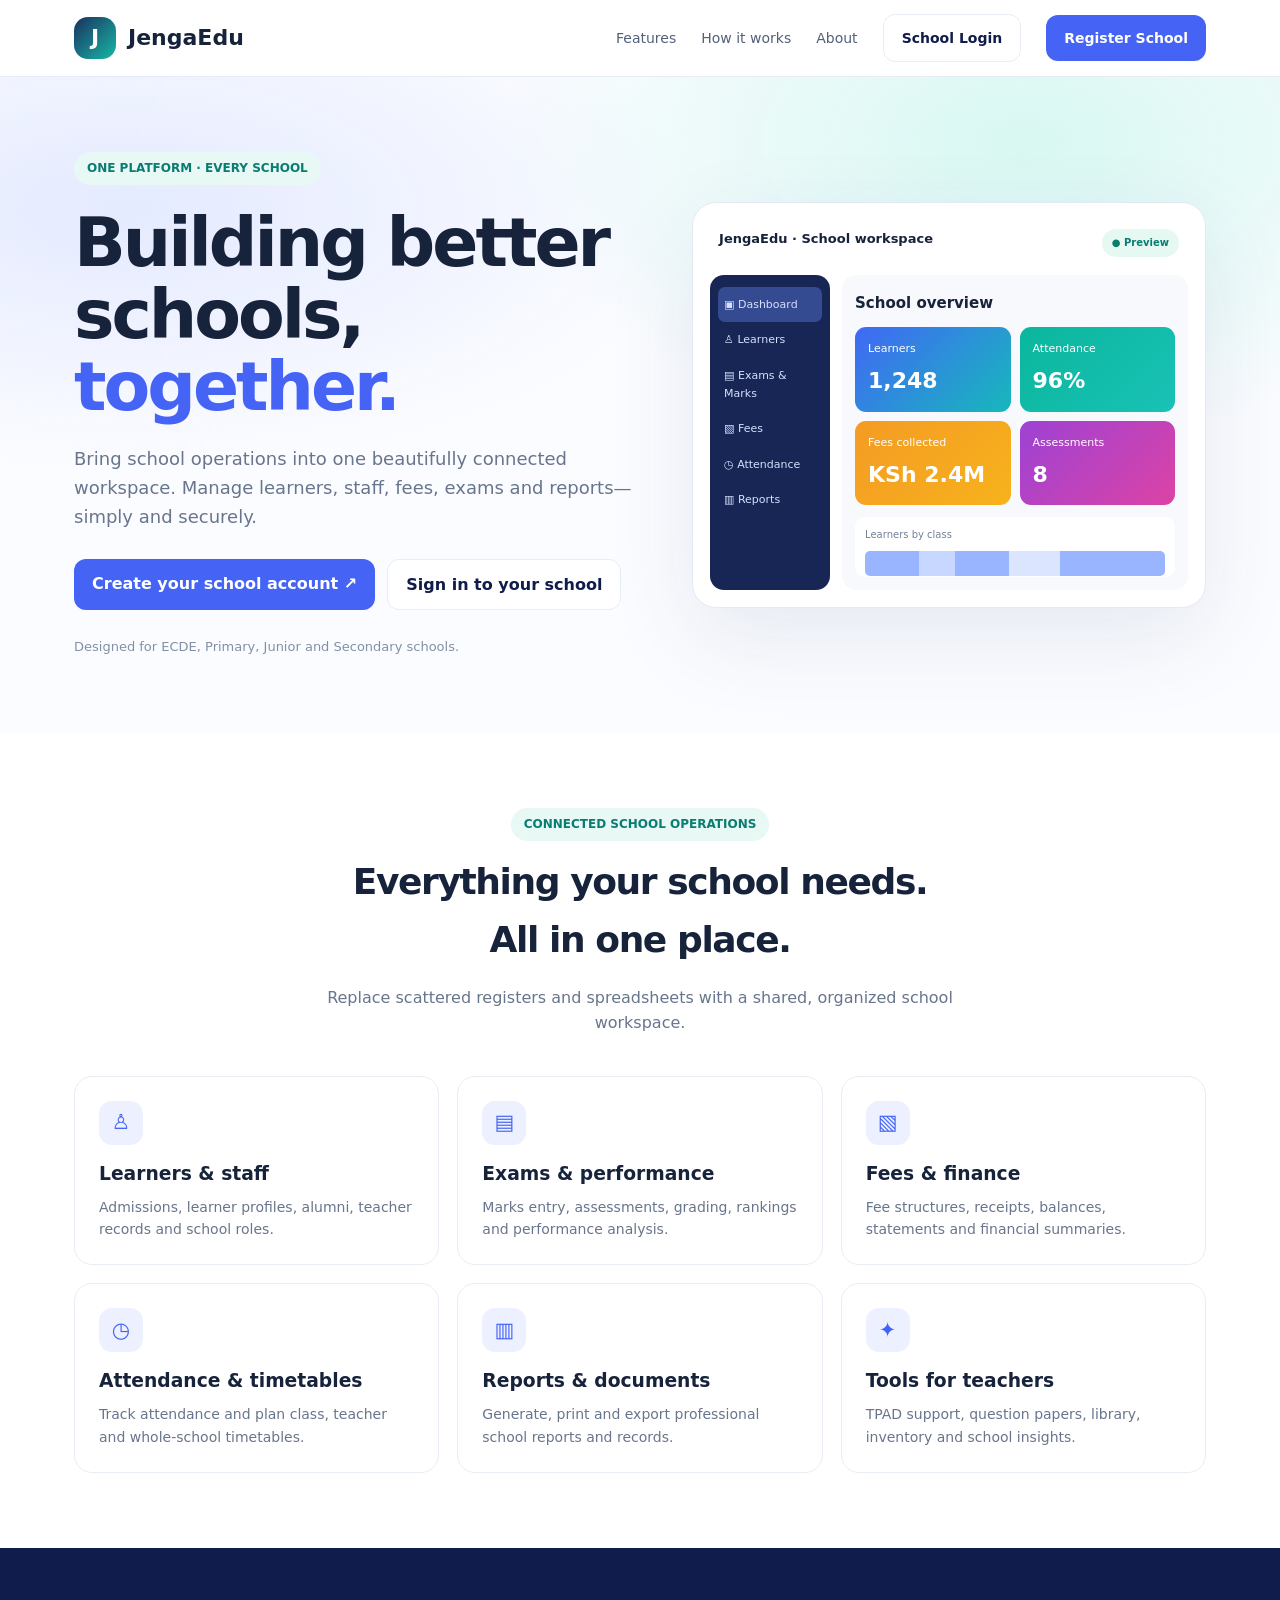
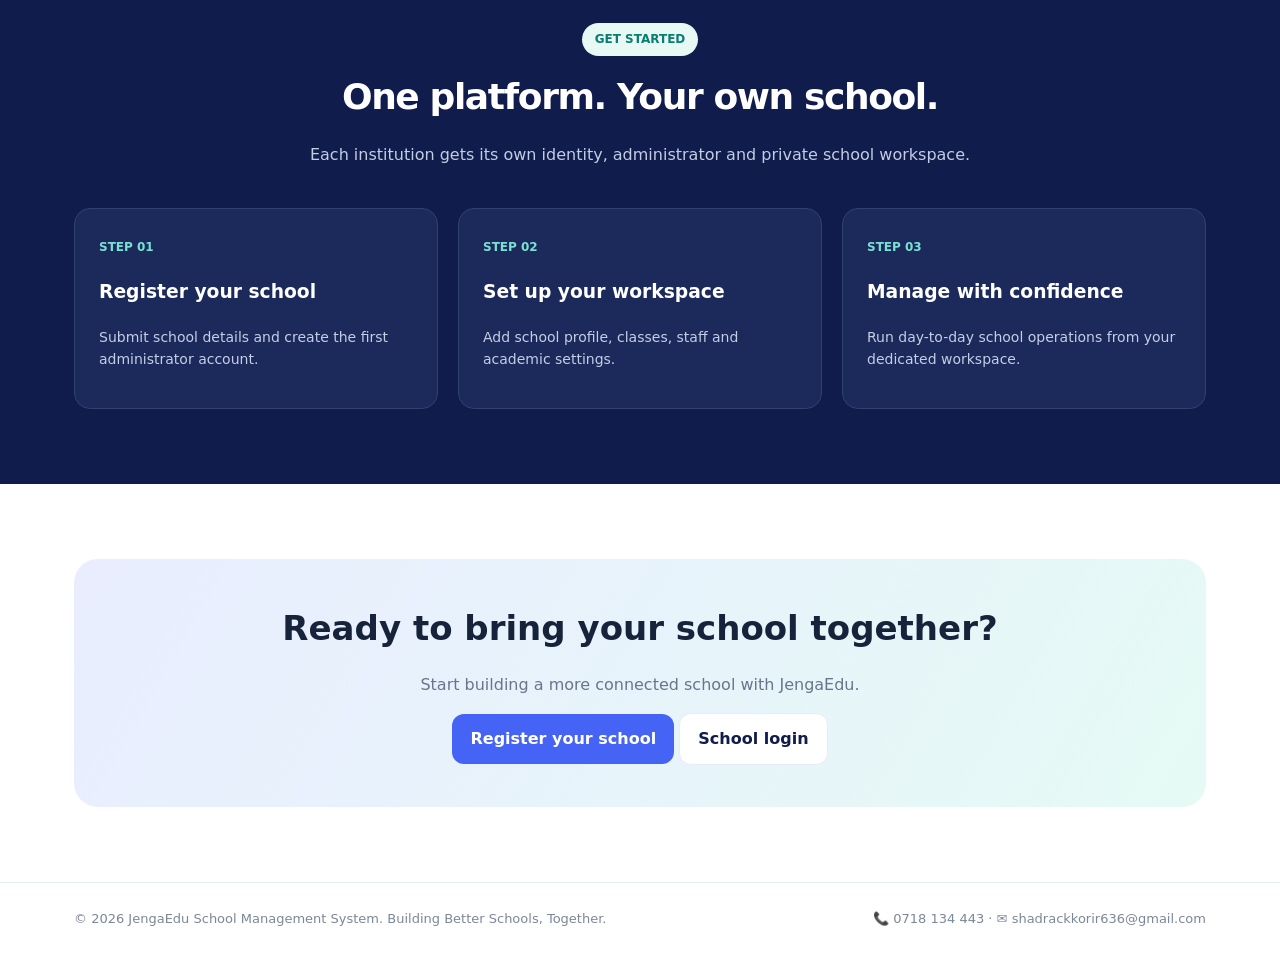
==== index.html @ d3eab18c "Add files via upload" ====
<!doctype html><html lang="en"><head><meta charset="utf-8"><meta name="viewport" content="width=device-width,initial-scale=1"><title>JengaEdu — Building Better Schools, Together</title><meta name="description" content="A connected school management platform for independent schools."><style>
:root{--navy:#101c4b;--blue:#4564f5;--teal:#16b8a6;--ink:#17233b;--muted:#68758c;--line:#e8edf5}*{box-sizing:border-box}body{margin:0;font:16px/1.6 Inter,system-ui,sans-serif;color:var(--ink)}a{text-decoration:none;color:inherit}.wrap{max-width:1180px;margin:auto;padding:0 24px}header{position:sticky;top:0;background:#ffffffed;backdrop-filter:blur(12px);border-bottom:1px solid var(--line);z-index:3}.nav{height:76px;display:flex;align-items:center;justify-content:space-between}.brand{display:flex;align-items:center;gap:12px;font-size:22px;font-weight:850}.mark{display:grid;place-items:center;width:42px;height:42px;border-radius:14px;color:white;background:linear-gradient(135deg,#1a315f,#16b8a6)}.links{display:flex;align-items:center;gap:25px;color:#536079;font-size:14px}.btn{display:inline-block;padding:12px 18px;border-radius:12px;background:var(--blue);color:white;font-weight:700}.btn.alt{background:white;color:var(--navy);border:1px solid var(--line)}.hero{padding:75px 0;background:radial-gradient(ellipse at 80% 10%,#d8f8f2,transparent 36%),radial-gradient(ellipse at 10% 20%,#e4eaff,transparent 35%),#fbfcff}.heroGrid{display:grid;grid-template-columns:1.05fr .95fr;gap:50px;align-items:center}.eyebrow{display:inline-block;background:#e8f8f5;color:#087d70;border-radius:99px;padding:7px 13px;font-weight:750;font-size:12px}.hero h1{font-size:clamp(42px,5.5vw,68px);line-height:1.06;letter-spacing:-3px;margin:22px 0}.hero h1 span{color:var(--blue)}.hero p{color:var(--muted);font-size:18px}.actions{display:flex;gap:12px;flex-wrap:wrap;margin:27px 0}.small{font-size:13px;color:#8290a5}.mock{border:1px solid #e4eaf4;background:white;border-radius:24px;padding:17px;box-shadow:0 30px 90px #223c7319}.mocktop{display:flex;justify-content:space-between;padding:9px 9px 18px;font-weight:700;font-size:13px}.status{background:#e6f8f2;color:#087d70;border-radius:99px;padding:6px 10px;font-size:10px}.mockbody{display:grid;grid-template-columns:120px 1fr;gap:12px}.side{background:#172654;border-radius:14px;padding:12px 8px;color:#d7e0ff;font-size:11px}.side div{padding:9px 6px}.side .active{background:#344a91;border-radius:7px}.main{background:#f7f9fd;border-radius:14px;padding:13px}.main h3{font-size:15px;margin:3px 0 12px}.tiles{display:grid;grid-template-columns:1fr 1fr;gap:9px}.tile{padding:13px;border-radius:11px;color:white;font-size:11px;background:linear-gradient(135deg,#4168f5,#17b8bc)}.tile:nth-child(2){background:linear-gradient(135deg,#0bb69d,#19c2b6)}.tile:nth-child(3){background:linear-gradient(135deg,#f49b24,#f7b21c)}.tile:nth-child(4){background:linear-gradient(135deg,#9d42d5,#dc43a4)}.tile b{display:block;font-size:22px;margin-top:6px}section{padding:75px 0}.center{text-align:center;max-width:720px;margin:0 auto 40px}.center h2{font-size:36px;letter-spacing:-1.4px;margin:12px 0}.center p{color:var(--muted)}.features{display:grid;grid-template-columns:repeat(3,1fr);gap:18px}.feature{border:1px solid var(--line);border-radius:18px;padding:24px}.ico{width:44px;height:44px;border-radius:13px;background:#edf1ff;color:#4564f5;display:grid;place-items:center;font-size:21px}.feature h3{margin:14px 0 7px}.feature p{color:var(--muted);font-size:14px;margin:0}.band{background:#101c4b;color:white}.band .center p{color:#c3cde4}.steps{display:grid;grid-template-columns:repeat(3,1fr);gap:20px}.step{background:#1b2a5b;border:1px solid #304071;border-radius:16px;padding:24px}.num{font-size:12px;color:#79e0d2;font-weight:800}.step p{color:#c4cee6;font-size:14px}.cta{background:linear-gradient(120deg,#e9edff,#e5faf5);border-radius:24px;padding:42px;text-align:center}.cta h2{font-size:34px;margin:0}.cta p{color:var(--muted)}footer{padding:26px 0;border-top:1px solid var(--line);font-size:13px;color:#7b879a}.foot{display:flex;justify-content:space-between;gap:15px;flex-wrap:wrap}@media(max-width:850px){.links a:not(.btn){display:none}.heroGrid{grid-template-columns:1fr}.features{grid-template-columns:1fr 1fr}.steps{grid-template-columns:1fr}}@media(max-width:520px){.features{grid-template-columns:1fr}.mockbody{grid-template-columns:90px 1fr}.hero h1{letter-spacing:-2px}.center h2,.cta h2{font-size:29px}}
</style></head><body><header><div class="wrap nav"><a class="brand" href="#"><span class="mark">J</span>JengaEdu</a><nav class="links"><a href="#features">Features</a><a href="#how">How it works</a><a href="#about">About</a><a class="btn alt" href="workspace.html">School Login</a><a class="btn" href="register.html">Register School</a></nav></div></header>
<section class="hero"><div class="wrap heroGrid"><div><span class="eyebrow">ONE PLATFORM · EVERY SCHOOL</span><h1>Building better schools,<br><span>together.</span></h1><p>Bring school operations into one beautifully connected workspace. Manage learners, staff, fees, exams and reports—simply and securely.</p><div class="actions"><a class="btn" href="register.html">Create your school account ↗</a><a class="btn alt" href="workspace.html">Sign in to your school</a></div><div class="small">Designed for ECDE, Primary, Junior and Secondary schools.</div></div><div class="mock"><div class="mocktop"><span>JengaEdu · School workspace</span><span class="status">● Preview</span></div><div class="mockbody"><aside class="side"><div class="active">▣ Dashboard</div><div>♙ Learners</div><div>▤ Exams & Marks</div><div>▧ Fees</div><div>◷ Attendance</div><div>▥ Reports</div></aside><div class="main"><h3>School overview</h3><div class="tiles"><div class="tile">Learners<b>1,248</b></div><div class="tile">Attendance<b>96%</b></div><div class="tile">Fees collected<b>KSh 2.4M</b></div><div class="tile">Assessments<b>8</b></div></div><div style="height:60px;background:white;border-radius:10px;margin-top:12px;padding:10px;color:#718098;font-size:10px">Learners by class<div style="height:25px;margin-top:8px;background:linear-gradient(90deg,#9ab5ff 18%,#c7d7ff 18% 30%,#9ab5ff 30% 48%,#dce5ff 48% 65%,#9ab5ff 65%);border-radius:5px"></div></div></div></div></div></div></section>
<section id="features"><div class="wrap"><div class="center"><span class="eyebrow">CONNECTED SCHOOL OPERATIONS</span><h2>Everything your school needs.<br>All in one place.</h2><p>Replace scattered registers and spreadsheets with a shared, organized school workspace.</p></div><div class="features"><div class="feature"><div class="ico">♙</div><h3>Learners & staff</h3><p>Admissions, learner profiles, alumni, teacher records and school roles.</p></div><div class="feature"><div class="ico">▤</div><h3>Exams & performance</h3><p>Marks entry, assessments, grading, rankings and performance analysis.</p></div><div class="feature"><div class="ico">▧</div><h3>Fees & finance</h3><p>Fee structures, receipts, balances, statements and financial summaries.</p></div><div class="feature"><div class="ico">◷</div><h3>Attendance & timetables</h3><p>Track attendance and plan class, teacher and whole-school timetables.</p></div><div class="feature"><div class="ico">▥</div><h3>Reports & documents</h3><p>Generate, print and export professional school reports and records.</p></div><div class="feature"><div class="ico">✦</div><h3>Tools for teachers</h3><p>TPAD support, question papers, library, inventory and school insights.</p></div></div></div></section>
<section class="band" id="how"><div class="wrap"><div class="center"><span class="eyebrow">GET STARTED</span><h2>One platform. Your own school.</h2><p>Each institution gets its own identity, administrator and private school workspace.</p></div><div class="steps"><div class="step"><span class="num">STEP 01</span><h3>Register your school</h3><p>Submit school details and create the first administrator account.</p></div><div class="step"><span class="num">STEP 02</span><h3>Set up your workspace</h3><p>Add school profile, classes, staff and academic settings.</p></div><div class="step"><span class="num">STEP 03</span><h3>Manage with confidence</h3><p>Run day-to-day school operations from your dedicated workspace.</p></div></div></div></section><section id="about"><div class="wrap"><div class="cta"><h2>Ready to bring your school together?</h2><p>Start building a more connected school with JengaEdu.</p><a class="btn" href="register.html">Register your school</a> <a class="btn alt" href="workspace.html">School login</a></div></div></section><footer><div class="wrap foot"><span>© 2026 JengaEdu School Management System. Building Better Schools, Together.</span><span>📞 0718 134 443 · ✉️ shadrackkorir636@gmail.com</span></div></footer></body></html>
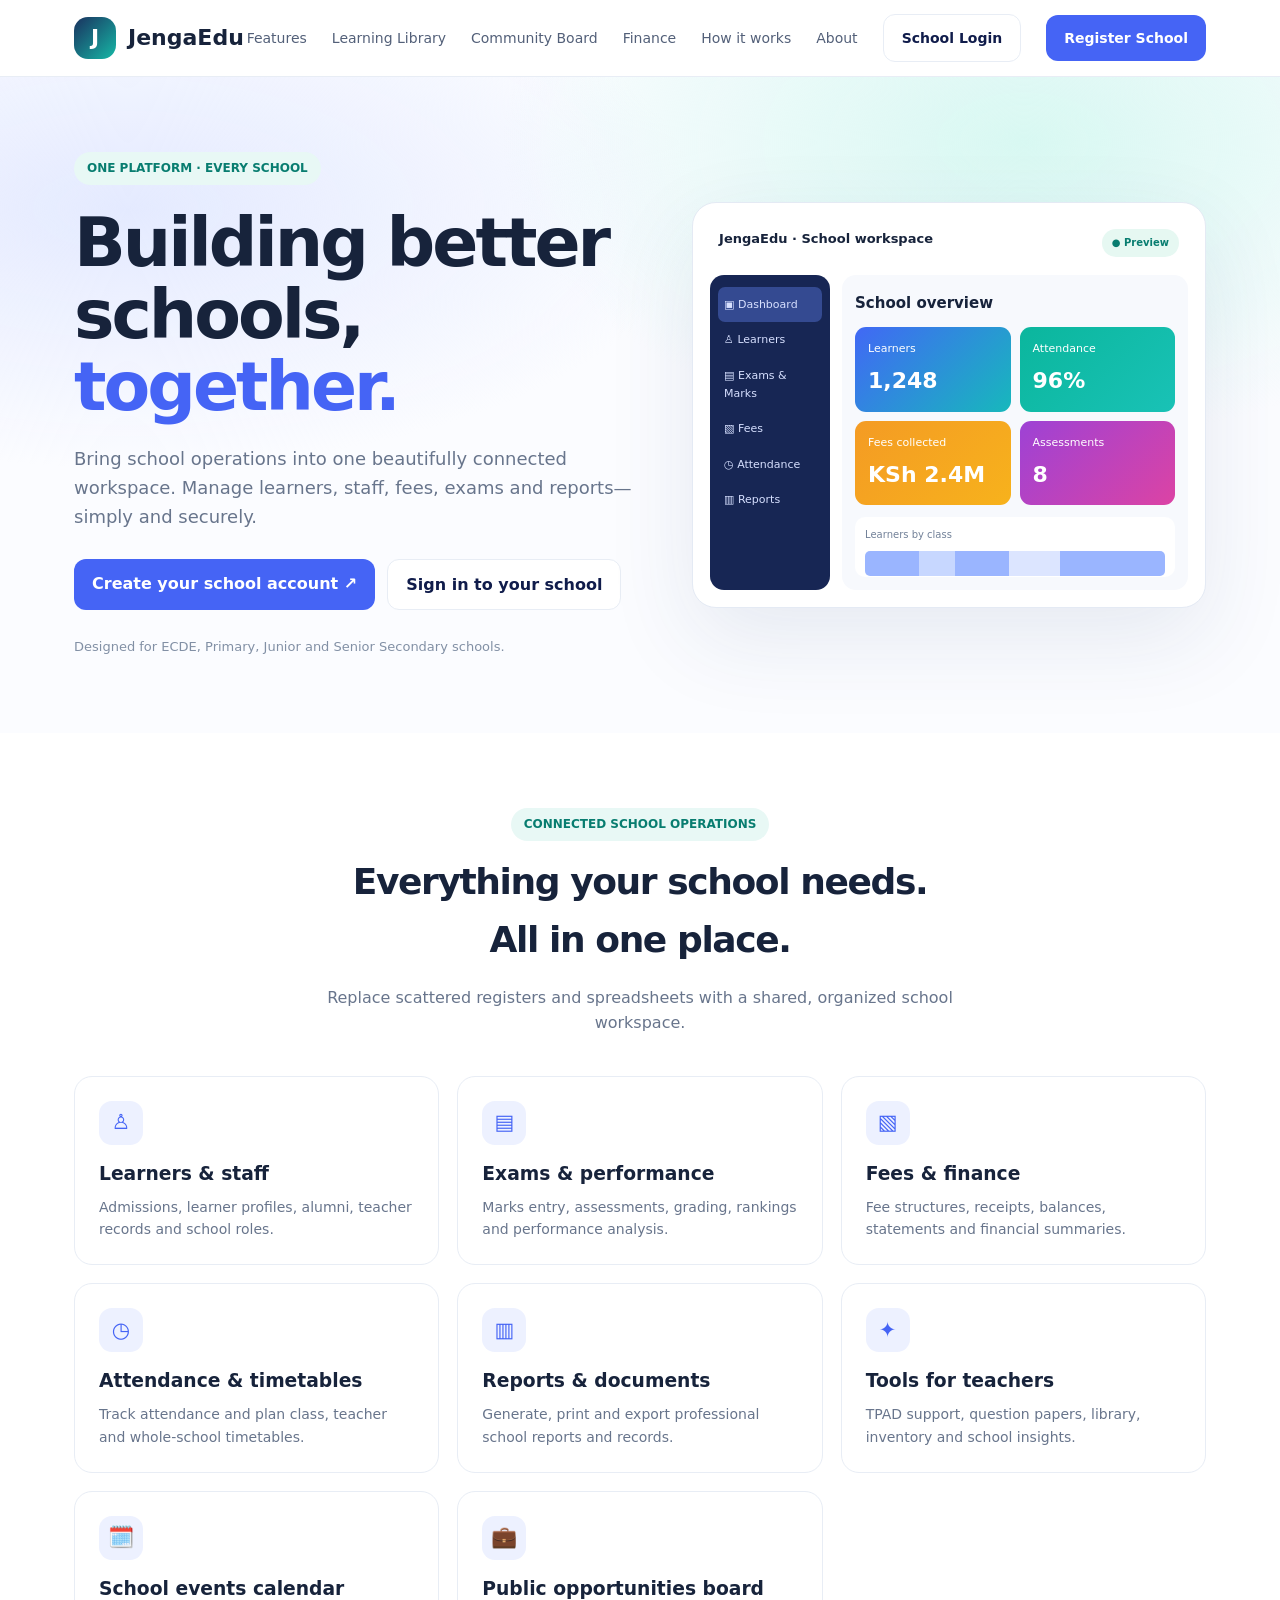
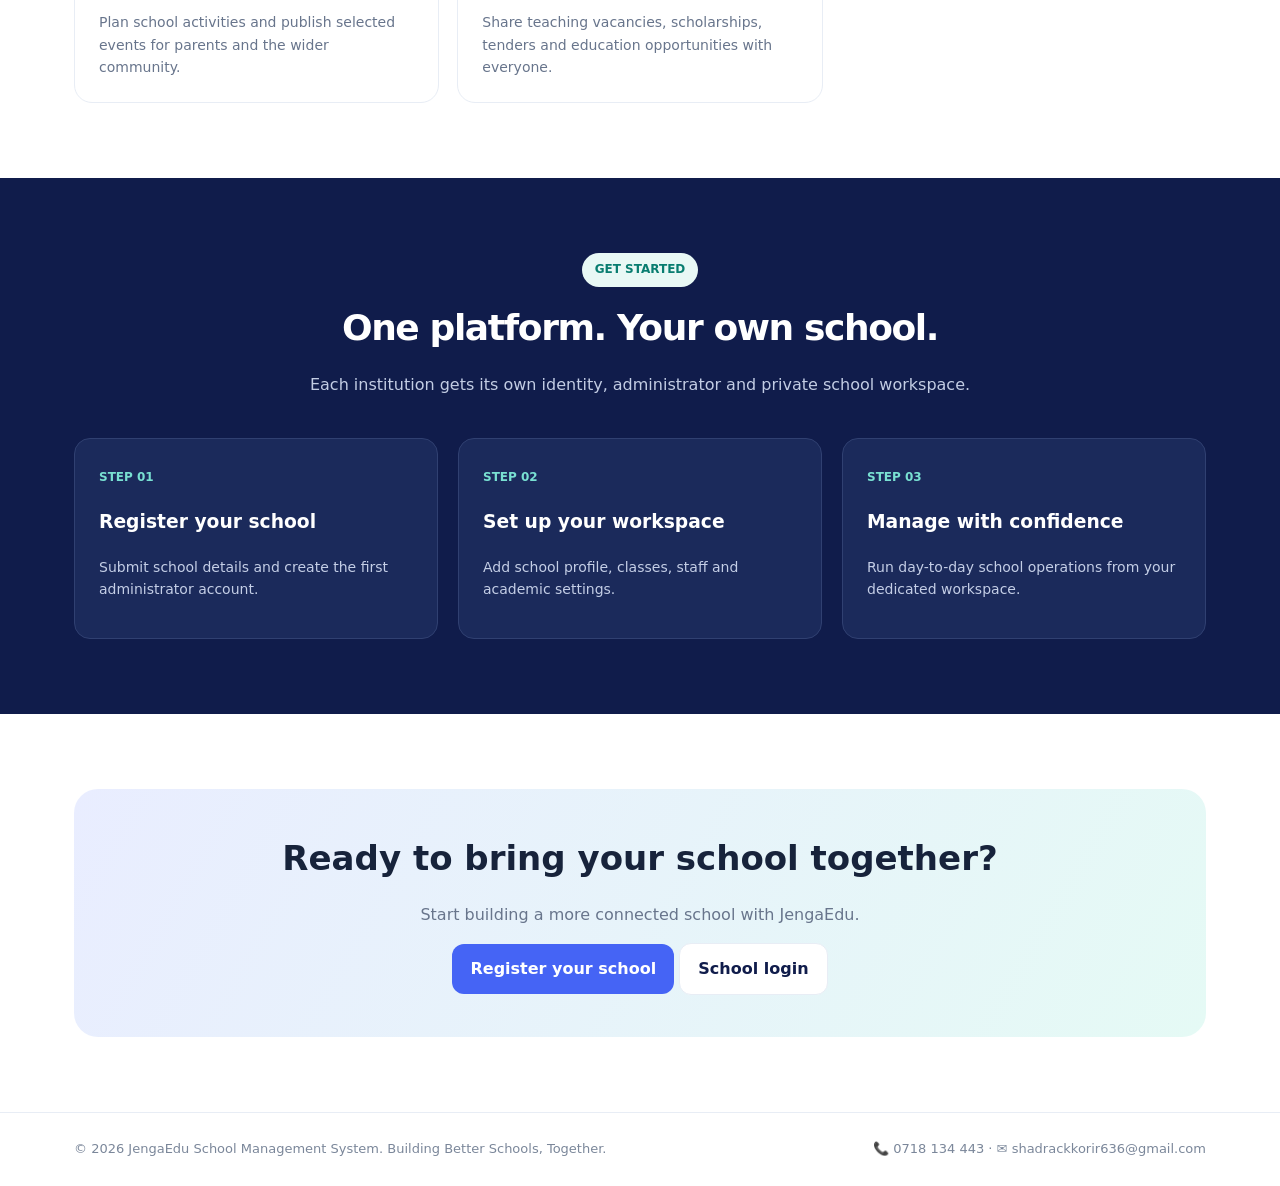
==== commit 3bb5c94b: "Add files via upload" ====
--- a/index.html
+++ b/index.html
@@ -1,6 +1,6 @@
 <!doctype html><html lang="en"><head><meta charset="utf-8"><meta name="viewport" content="width=device-width,initial-scale=1"><title>JengaEdu — Building Better Schools, Together</title><meta name="description" content="A connected school management platform for independent schools."><style>
 :root{--navy:#101c4b;--blue:#4564f5;--teal:#16b8a6;--ink:#17233b;--muted:#68758c;--line:#e8edf5}*{box-sizing:border-box}body{margin:0;font:16px/1.6 Inter,system-ui,sans-serif;color:var(--ink)}a{text-decoration:none;color:inherit}.wrap{max-width:1180px;margin:auto;padding:0 24px}header{position:sticky;top:0;background:#ffffffed;backdrop-filter:blur(12px);border-bottom:1px solid var(--line);z-index:3}.nav{height:76px;display:flex;align-items:center;justify-content:space-between}.brand{display:flex;align-items:center;gap:12px;font-size:22px;font-weight:850}.mark{display:grid;place-items:center;width:42px;height:42px;border-radius:14px;color:white;background:linear-gradient(135deg,#1a315f,#16b8a6)}.links{display:flex;align-items:center;gap:25px;color:#536079;font-size:14px}.btn{display:inline-block;padding:12px 18px;border-radius:12px;background:var(--blue);color:white;font-weight:700}.btn.alt{background:white;color:var(--navy);border:1px solid var(--line)}.hero{padding:75px 0;background:radial-gradient(ellipse at 80% 10%,#d8f8f2,transparent 36%),radial-gradient(ellipse at 10% 20%,#e4eaff,transparent 35%),#fbfcff}.heroGrid{display:grid;grid-template-columns:1.05fr .95fr;gap:50px;align-items:center}.eyebrow{display:inline-block;background:#e8f8f5;color:#087d70;border-radius:99px;padding:7px 13px;font-weight:750;font-size:12px}.hero h1{font-size:clamp(42px,5.5vw,68px);line-height:1.06;letter-spacing:-3px;margin:22px 0}.hero h1 span{color:var(--blue)}.hero p{color:var(--muted);font-size:18px}.actions{display:flex;gap:12px;flex-wrap:wrap;margin:27px 0}.small{font-size:13px;color:#8290a5}.mock{border:1px solid #e4eaf4;background:white;border-radius:24px;padding:17px;box-shadow:0 30px 90px #223c7319}.mocktop{display:flex;justify-content:space-between;padding:9px 9px 18px;font-weight:700;font-size:13px}.status{background:#e6f8f2;color:#087d70;border-radius:99px;padding:6px 10px;font-size:10px}.mockbody{display:grid;grid-template-columns:120px 1fr;gap:12px}.side{background:#172654;border-radius:14px;padding:12px 8px;color:#d7e0ff;font-size:11px}.side div{padding:9px 6px}.side .active{background:#344a91;border-radius:7px}.main{background:#f7f9fd;border-radius:14px;padding:13px}.main h3{font-size:15px;margin:3px 0 12px}.tiles{display:grid;grid-template-columns:1fr 1fr;gap:9px}.tile{padding:13px;border-radius:11px;color:white;font-size:11px;background:linear-gradient(135deg,#4168f5,#17b8bc)}.tile:nth-child(2){background:linear-gradient(135deg,#0bb69d,#19c2b6)}.tile:nth-child(3){background:linear-gradient(135deg,#f49b24,#f7b21c)}.tile:nth-child(4){background:linear-gradient(135deg,#9d42d5,#dc43a4)}.tile b{display:block;font-size:22px;margin-top:6px}section{padding:75px 0}.center{text-align:center;max-width:720px;margin:0 auto 40px}.center h2{font-size:36px;letter-spacing:-1.4px;margin:12px 0}.center p{color:var(--muted)}.features{display:grid;grid-template-columns:repeat(3,1fr);gap:18px}.feature{border:1px solid var(--line);border-radius:18px;padding:24px}.ico{width:44px;height:44px;border-radius:13px;background:#edf1ff;color:#4564f5;display:grid;place-items:center;font-size:21px}.feature h3{margin:14px 0 7px}.feature p{color:var(--muted);font-size:14px;margin:0}.band{background:#101c4b;color:white}.band .center p{color:#c3cde4}.steps{display:grid;grid-template-columns:repeat(3,1fr);gap:20px}.step{background:#1b2a5b;border:1px solid #304071;border-radius:16px;padding:24px}.num{font-size:12px;color:#79e0d2;font-weight:800}.step p{color:#c4cee6;font-size:14px}.cta{background:linear-gradient(120deg,#e9edff,#e5faf5);border-radius:24px;padding:42px;text-align:center}.cta h2{font-size:34px;margin:0}.cta p{color:var(--muted)}footer{padding:26px 0;border-top:1px solid var(--line);font-size:13px;color:#7b879a}.foot{display:flex;justify-content:space-between;gap:15px;flex-wrap:wrap}@media(max-width:850px){.links a:not(.btn){display:none}.heroGrid{grid-template-columns:1fr}.features{grid-template-columns:1fr 1fr}.steps{grid-template-columns:1fr}}@media(max-width:520px){.features{grid-template-columns:1fr}.mockbody{grid-template-columns:90px 1fr}.hero h1{letter-spacing:-2px}.center h2,.cta h2{font-size:29px}}
-</style></head><body><header><div class="wrap nav"><a class="brand" href="#"><span class="mark">J</span>JengaEdu</a><nav class="links"><a href="#features">Features</a><a href="#how">How it works</a><a href="#about">About</a><a class="btn alt" href="workspace.html">School Login</a><a class="btn" href="register.html">Register School</a></nav></div></header>
-<section class="hero"><div class="wrap heroGrid"><div><span class="eyebrow">ONE PLATFORM · EVERY SCHOOL</span><h1>Building better schools,<br><span>together.</span></h1><p>Bring school operations into one beautifully connected workspace. Manage learners, staff, fees, exams and reports—simply and securely.</p><div class="actions"><a class="btn" href="register.html">Create your school account ↗</a><a class="btn alt" href="workspace.html">Sign in to your school</a></div><div class="small">Designed for ECDE, Primary, Junior and Secondary schools.</div></div><div class="mock"><div class="mocktop"><span>JengaEdu · School workspace</span><span class="status">● Preview</span></div><div class="mockbody"><aside class="side"><div class="active">▣ Dashboard</div><div>♙ Learners</div><div>▤ Exams & Marks</div><div>▧ Fees</div><div>◷ Attendance</div><div>▥ Reports</div></aside><div class="main"><h3>School overview</h3><div class="tiles"><div class="tile">Learners<b>1,248</b></div><div class="tile">Attendance<b>96%</b></div><div class="tile">Fees collected<b>KSh 2.4M</b></div><div class="tile">Assessments<b>8</b></div></div><div style="height:60px;background:white;border-radius:10px;margin-top:12px;padding:10px;color:#718098;font-size:10px">Learners by class<div style="height:25px;margin-top:8px;background:linear-gradient(90deg,#9ab5ff 18%,#c7d7ff 18% 30%,#9ab5ff 30% 48%,#dce5ff 48% 65%,#9ab5ff 65%);border-radius:5px"></div></div></div></div></div></div></section>
-<section id="features"><div class="wrap"><div class="center"><span class="eyebrow">CONNECTED SCHOOL OPERATIONS</span><h2>Everything your school needs.<br>All in one place.</h2><p>Replace scattered registers and spreadsheets with a shared, organized school workspace.</p></div><div class="features"><div class="feature"><div class="ico">♙</div><h3>Learners & staff</h3><p>Admissions, learner profiles, alumni, teacher records and school roles.</p></div><div class="feature"><div class="ico">▤</div><h3>Exams & performance</h3><p>Marks entry, assessments, grading, rankings and performance analysis.</p></div><div class="feature"><div class="ico">▧</div><h3>Fees & finance</h3><p>Fee structures, receipts, balances, statements and financial summaries.</p></div><div class="feature"><div class="ico">◷</div><h3>Attendance & timetables</h3><p>Track attendance and plan class, teacher and whole-school timetables.</p></div><div class="feature"><div class="ico">▥</div><h3>Reports & documents</h3><p>Generate, print and export professional school reports and records.</p></div><div class="feature"><div class="ico">✦</div><h3>Tools for teachers</h3><p>TPAD support, question papers, library, inventory and school insights.</p></div></div></div></section>
+</style></head><body><header><div class="wrap nav"><a class="brand" href="#"><span class="mark">J</span>JengaEdu</a><nav class="links"><a href="#features">Features</a><a href="public-library/">Learning Library</a><a href="community/">Community Board</a><a href="finance/">Finance</a><a href="#how">How it works</a><a href="#about">About</a><a class="btn alt" href="workspace.html">School Login</a><a class="btn" href="register.html">Register School</a></nav></div></header>
+<section class="hero"><div class="wrap heroGrid"><div><span class="eyebrow">ONE PLATFORM · EVERY SCHOOL</span><h1>Building better schools,<br><span>together.</span></h1><p>Bring school operations into one beautifully connected workspace. Manage learners, staff, fees, exams and reports—simply and securely.</p><div class="actions"><a class="btn" href="register.html">Create your school account ↗</a><a class="btn alt" href="workspace.html">Sign in to your school</a></div><div class="small">Designed for ECDE, Primary, Junior and Senior Secondary schools.</div></div><div class="mock"><div class="mocktop"><span>JengaEdu · School workspace</span><span class="status">● Preview</span></div><div class="mockbody"><aside class="side"><div class="active">▣ Dashboard</div><div>♙ Learners</div><div>▤ Exams & Marks</div><div>▧ Fees</div><div>◷ Attendance</div><div>▥ Reports</div></aside><div class="main"><h3>School overview</h3><div class="tiles"><div class="tile">Learners<b>1,248</b></div><div class="tile">Attendance<b>96%</b></div><div class="tile">Fees collected<b>KSh 2.4M</b></div><div class="tile">Assessments<b>8</b></div></div><div style="height:60px;background:white;border-radius:10px;margin-top:12px;padding:10px;color:#718098;font-size:10px">Learners by class<div style="height:25px;margin-top:8px;background:linear-gradient(90deg,#9ab5ff 18%,#c7d7ff 18% 30%,#9ab5ff 30% 48%,#dce5ff 48% 65%,#9ab5ff 65%);border-radius:5px"></div></div></div></div></div></div></section>
+<section id="features"><div class="wrap"><div class="center"><span class="eyebrow">CONNECTED SCHOOL OPERATIONS</span><h2>Everything your school needs.<br>All in one place.</h2><p>Replace scattered registers and spreadsheets with a shared, organized school workspace.</p></div><div class="features"><div class="feature"><div class="ico">♙</div><h3>Learners & staff</h3><p>Admissions, learner profiles, alumni, teacher records and school roles.</p></div><div class="feature"><div class="ico">▤</div><h3>Exams & performance</h3><p>Marks entry, assessments, grading, rankings and performance analysis.</p></div><div class="feature"><div class="ico">▧</div><h3>Fees & finance</h3><p>Fee structures, receipts, balances, statements and financial summaries.</p></div><div class="feature"><div class="ico">◷</div><h3>Attendance & timetables</h3><p>Track attendance and plan class, teacher and whole-school timetables.</p></div><div class="feature"><div class="ico">▥</div><h3>Reports & documents</h3><p>Generate, print and export professional school reports and records.</p></div><div class="feature"><div class="ico">✦</div><h3>Tools for teachers</h3><p>TPAD support, question papers, library, inventory and school insights.</p></div><div class="feature"><div class="ico">🗓️</div><h3>School events calendar</h3><p>Plan school activities and publish selected events for parents and the wider community.</p></div><div class="feature"><div class="ico">💼</div><h3>Public opportunities board</h3><p>Share teaching vacancies, scholarships, tenders and education opportunities with everyone.</p></div></div></div></section>
 <section class="band" id="how"><div class="wrap"><div class="center"><span class="eyebrow">GET STARTED</span><h2>One platform. Your own school.</h2><p>Each institution gets its own identity, administrator and private school workspace.</p></div><div class="steps"><div class="step"><span class="num">STEP 01</span><h3>Register your school</h3><p>Submit school details and create the first administrator account.</p></div><div class="step"><span class="num">STEP 02</span><h3>Set up your workspace</h3><p>Add school profile, classes, staff and academic settings.</p></div><div class="step"><span class="num">STEP 03</span><h3>Manage with confidence</h3><p>Run day-to-day school operations from your dedicated workspace.</p></div></div></div></section><section id="about"><div class="wrap"><div class="cta"><h2>Ready to bring your school together?</h2><p>Start building a more connected school with JengaEdu.</p><a class="btn" href="register.html">Register your school</a> <a class="btn alt" href="workspace.html">School login</a></div></div></section><footer><div class="wrap foot"><span>© 2026 JengaEdu School Management System. Building Better Schools, Together.</span><span>📞 0718 134 443 · ✉️ shadrackkorir636@gmail.com</span></div></footer></body></html>
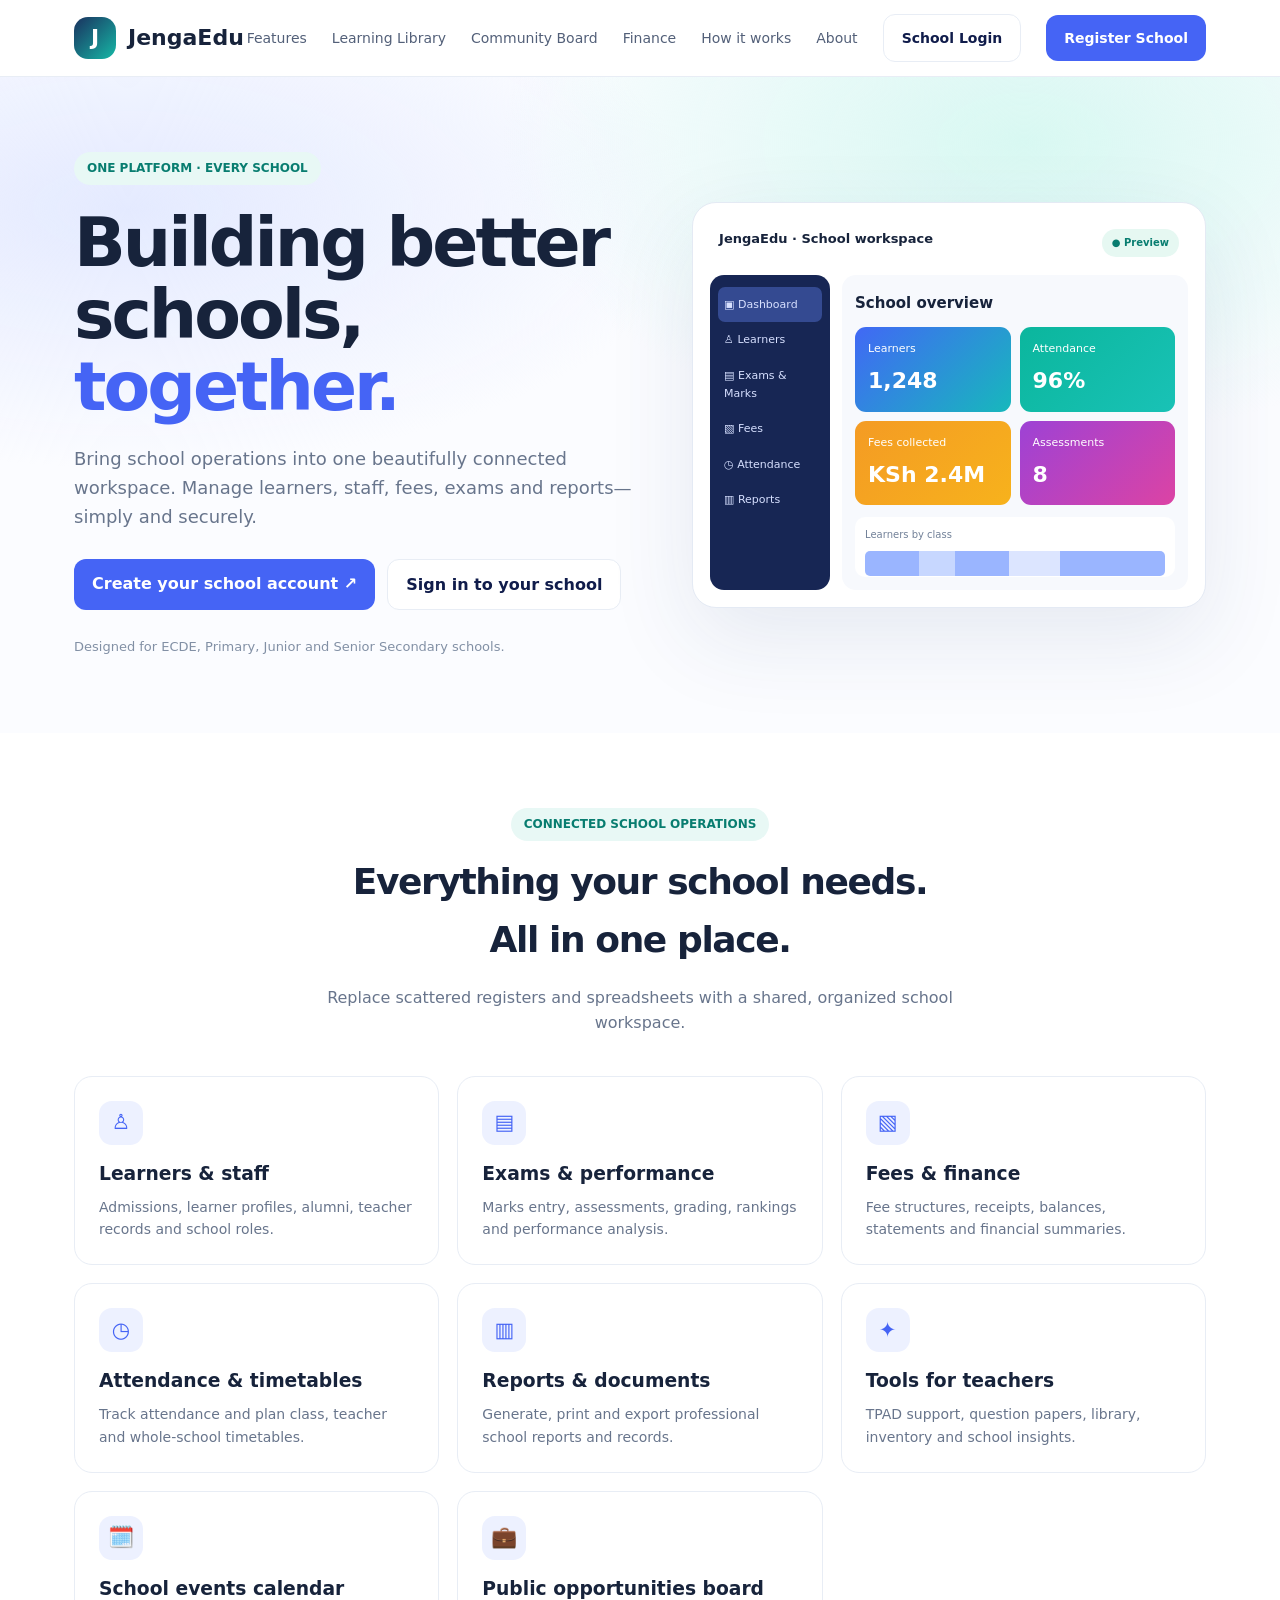
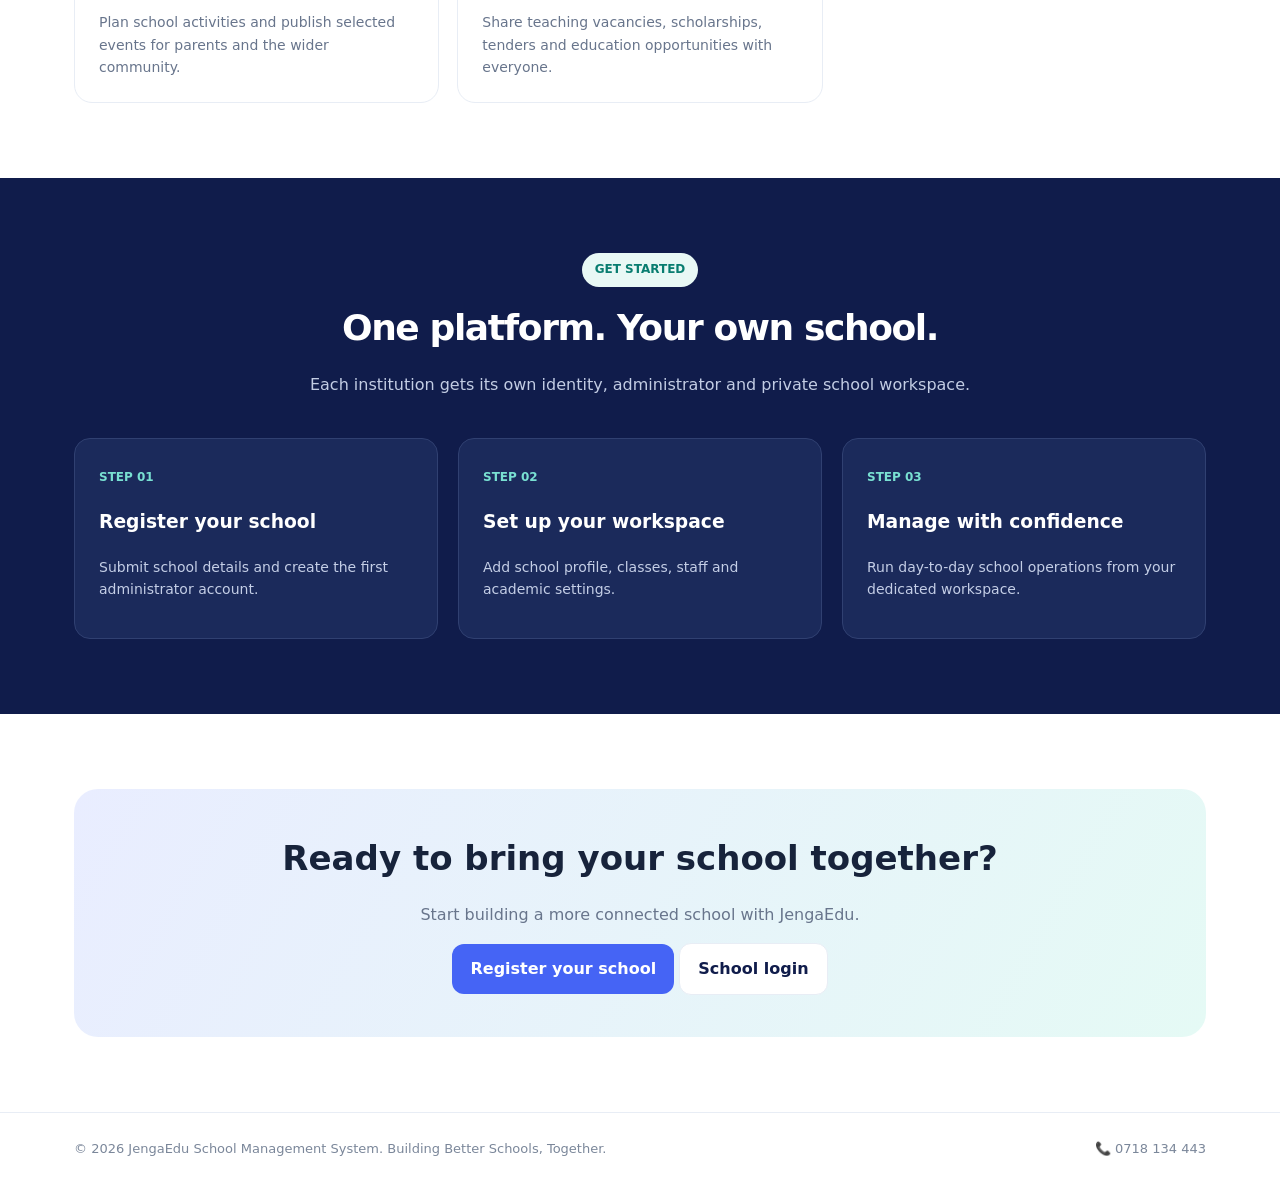
==== commit 2debde8d: "Add files via upload" ====
--- a/index.html
+++ b/index.html
@@ -3,4 +3,4 @@
 </style></head><body><header><div class="wrap nav"><a class="brand" href="#"><span class="mark">J</span>JengaEdu</a><nav class="links"><a href="#features">Features</a><a href="public-library/">Learning Library</a><a href="community/">Community Board</a><a href="finance/">Finance</a><a href="#how">How it works</a><a href="#about">About</a><a class="btn alt" href="workspace.html">School Login</a><a class="btn" href="register.html">Register School</a></nav></div></header>
 <section class="hero"><div class="wrap heroGrid"><div><span class="eyebrow">ONE PLATFORM · EVERY SCHOOL</span><h1>Building better schools,<br><span>together.</span></h1><p>Bring school operations into one beautifully connected workspace. Manage learners, staff, fees, exams and reports—simply and securely.</p><div class="actions"><a class="btn" href="register.html">Create your school account ↗</a><a class="btn alt" href="workspace.html">Sign in to your school</a></div><div class="small">Designed for ECDE, Primary, Junior and Senior Secondary schools.</div></div><div class="mock"><div class="mocktop"><span>JengaEdu · School workspace</span><span class="status">● Preview</span></div><div class="mockbody"><aside class="side"><div class="active">▣ Dashboard</div><div>♙ Learners</div><div>▤ Exams & Marks</div><div>▧ Fees</div><div>◷ Attendance</div><div>▥ Reports</div></aside><div class="main"><h3>School overview</h3><div class="tiles"><div class="tile">Learners<b>1,248</b></div><div class="tile">Attendance<b>96%</b></div><div class="tile">Fees collected<b>KSh 2.4M</b></div><div class="tile">Assessments<b>8</b></div></div><div style="height:60px;background:white;border-radius:10px;margin-top:12px;padding:10px;color:#718098;font-size:10px">Learners by class<div style="height:25px;margin-top:8px;background:linear-gradient(90deg,#9ab5ff 18%,#c7d7ff 18% 30%,#9ab5ff 30% 48%,#dce5ff 48% 65%,#9ab5ff 65%);border-radius:5px"></div></div></div></div></div></div></section>
 <section id="features"><div class="wrap"><div class="center"><span class="eyebrow">CONNECTED SCHOOL OPERATIONS</span><h2>Everything your school needs.<br>All in one place.</h2><p>Replace scattered registers and spreadsheets with a shared, organized school workspace.</p></div><div class="features"><div class="feature"><div class="ico">♙</div><h3>Learners & staff</h3><p>Admissions, learner profiles, alumni, teacher records and school roles.</p></div><div class="feature"><div class="ico">▤</div><h3>Exams & performance</h3><p>Marks entry, assessments, grading, rankings and performance analysis.</p></div><div class="feature"><div class="ico">▧</div><h3>Fees & finance</h3><p>Fee structures, receipts, balances, statements and financial summaries.</p></div><div class="feature"><div class="ico">◷</div><h3>Attendance & timetables</h3><p>Track attendance and plan class, teacher and whole-school timetables.</p></div><div class="feature"><div class="ico">▥</div><h3>Reports & documents</h3><p>Generate, print and export professional school reports and records.</p></div><div class="feature"><div class="ico">✦</div><h3>Tools for teachers</h3><p>TPAD support, question papers, library, inventory and school insights.</p></div><div class="feature"><div class="ico">🗓️</div><h3>School events calendar</h3><p>Plan school activities and publish selected events for parents and the wider community.</p></div><div class="feature"><div class="ico">💼</div><h3>Public opportunities board</h3><p>Share teaching vacancies, scholarships, tenders and education opportunities with everyone.</p></div></div></div></section>
-<section class="band" id="how"><div class="wrap"><div class="center"><span class="eyebrow">GET STARTED</span><h2>One platform. Your own school.</h2><p>Each institution gets its own identity, administrator and private school workspace.</p></div><div class="steps"><div class="step"><span class="num">STEP 01</span><h3>Register your school</h3><p>Submit school details and create the first administrator account.</p></div><div class="step"><span class="num">STEP 02</span><h3>Set up your workspace</h3><p>Add school profile, classes, staff and academic settings.</p></div><div class="step"><span class="num">STEP 03</span><h3>Manage with confidence</h3><p>Run day-to-day school operations from your dedicated workspace.</p></div></div></div></section><section id="about"><div class="wrap"><div class="cta"><h2>Ready to bring your school together?</h2><p>Start building a more connected school with JengaEdu.</p><a class="btn" href="register.html">Register your school</a> <a class="btn alt" href="workspace.html">School login</a></div></div></section><footer><div class="wrap foot"><span>© 2026 JengaEdu School Management System. Building Better Schools, Together.</span><span>📞 0718 134 443 · ✉️ shadrackkorir636@gmail.com</span></div></footer></body></html>
+<section class="band" id="how"><div class="wrap"><div class="center"><span class="eyebrow">GET STARTED</span><h2>One platform. Your own school.</h2><p>Each institution gets its own identity, administrator and private school workspace.</p></div><div class="steps"><div class="step"><span class="num">STEP 01</span><h3>Register your school</h3><p>Submit school details and create the first administrator account.</p></div><div class="step"><span class="num">STEP 02</span><h3>Set up your workspace</h3><p>Add school profile, classes, staff and academic settings.</p></div><div class="step"><span class="num">STEP 03</span><h3>Manage with confidence</h3><p>Run day-to-day school operations from your dedicated workspace.</p></div></div></div></section><section id="about"><div class="wrap"><div class="cta"><h2>Ready to bring your school together?</h2><p>Start building a more connected school with JengaEdu.</p><a class="btn" href="register.html">Register your school</a> <a class="btn alt" href="workspace.html">School login</a></div></div></section><footer><div class="wrap foot"><span>© 2026 JengaEdu School Management System. Building Better Schools, Together.</span><span>📞 0718 134 443</span></div></footer></body></html>
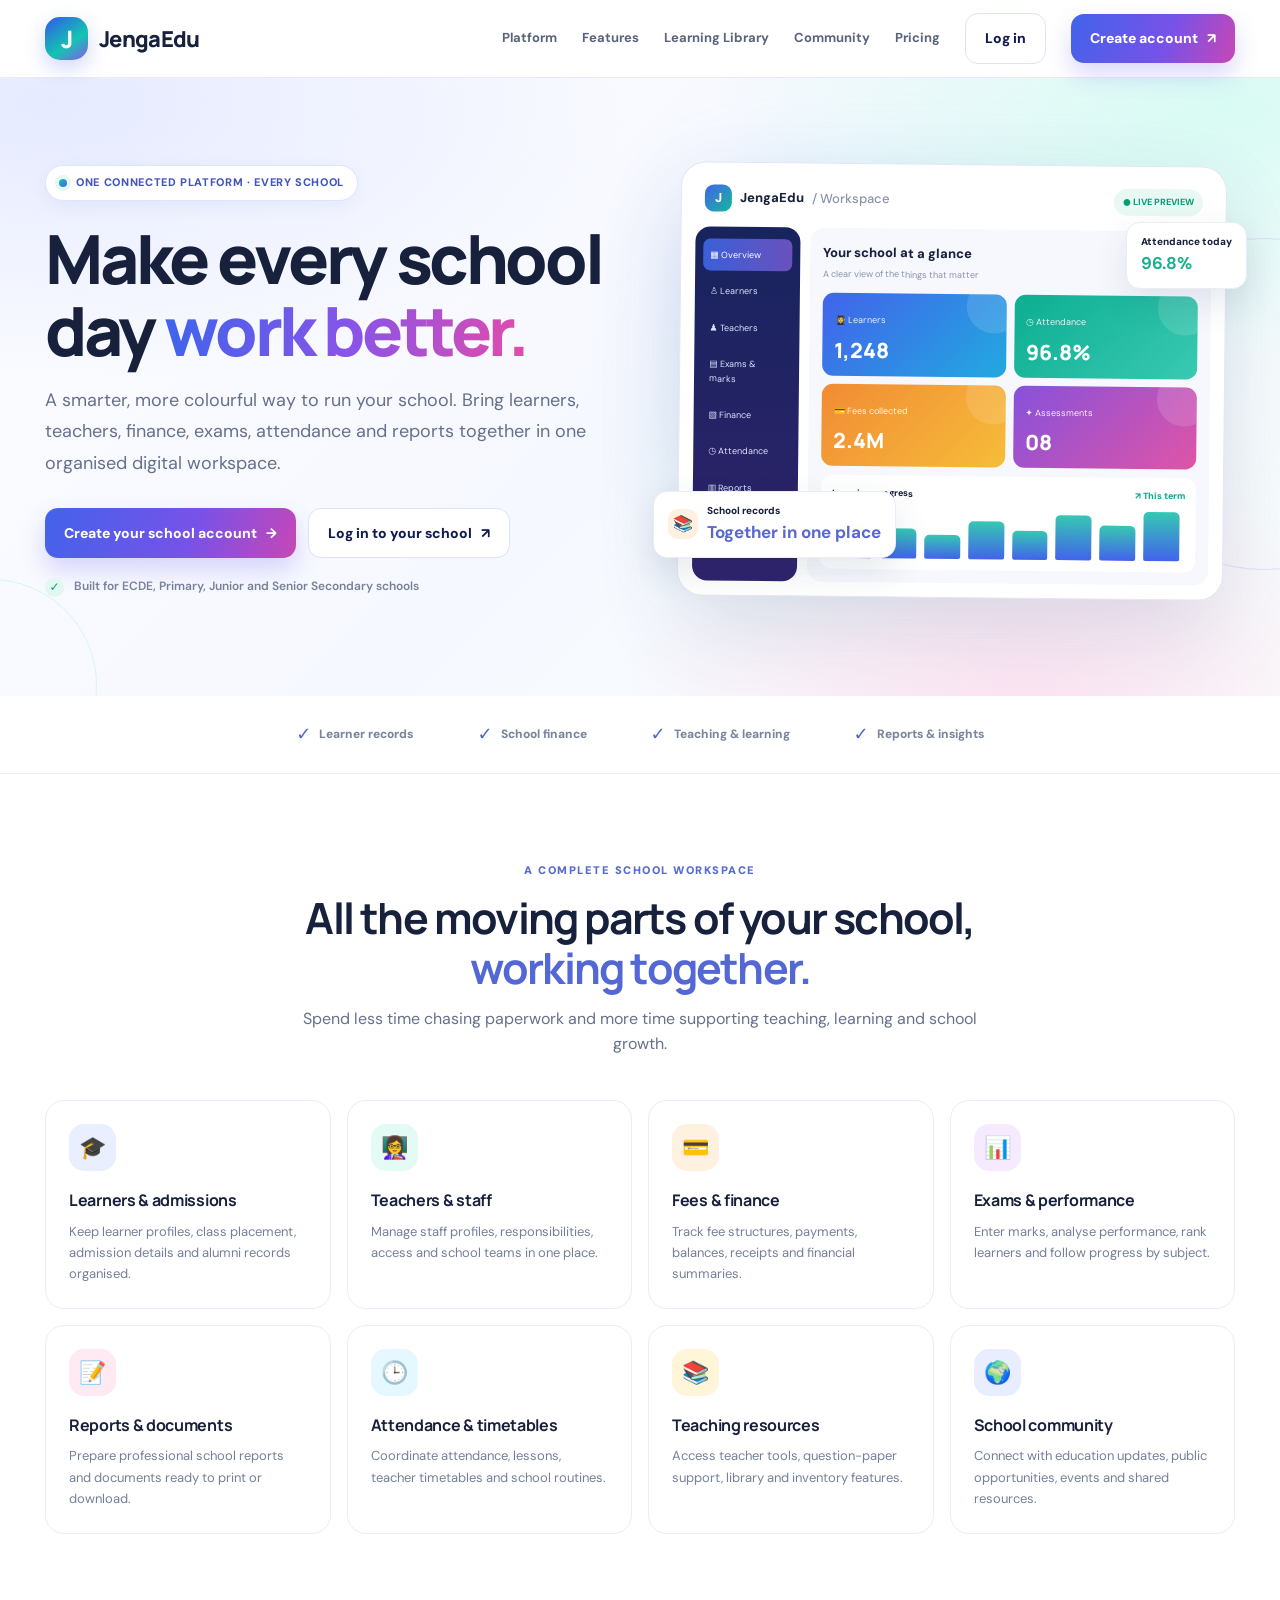
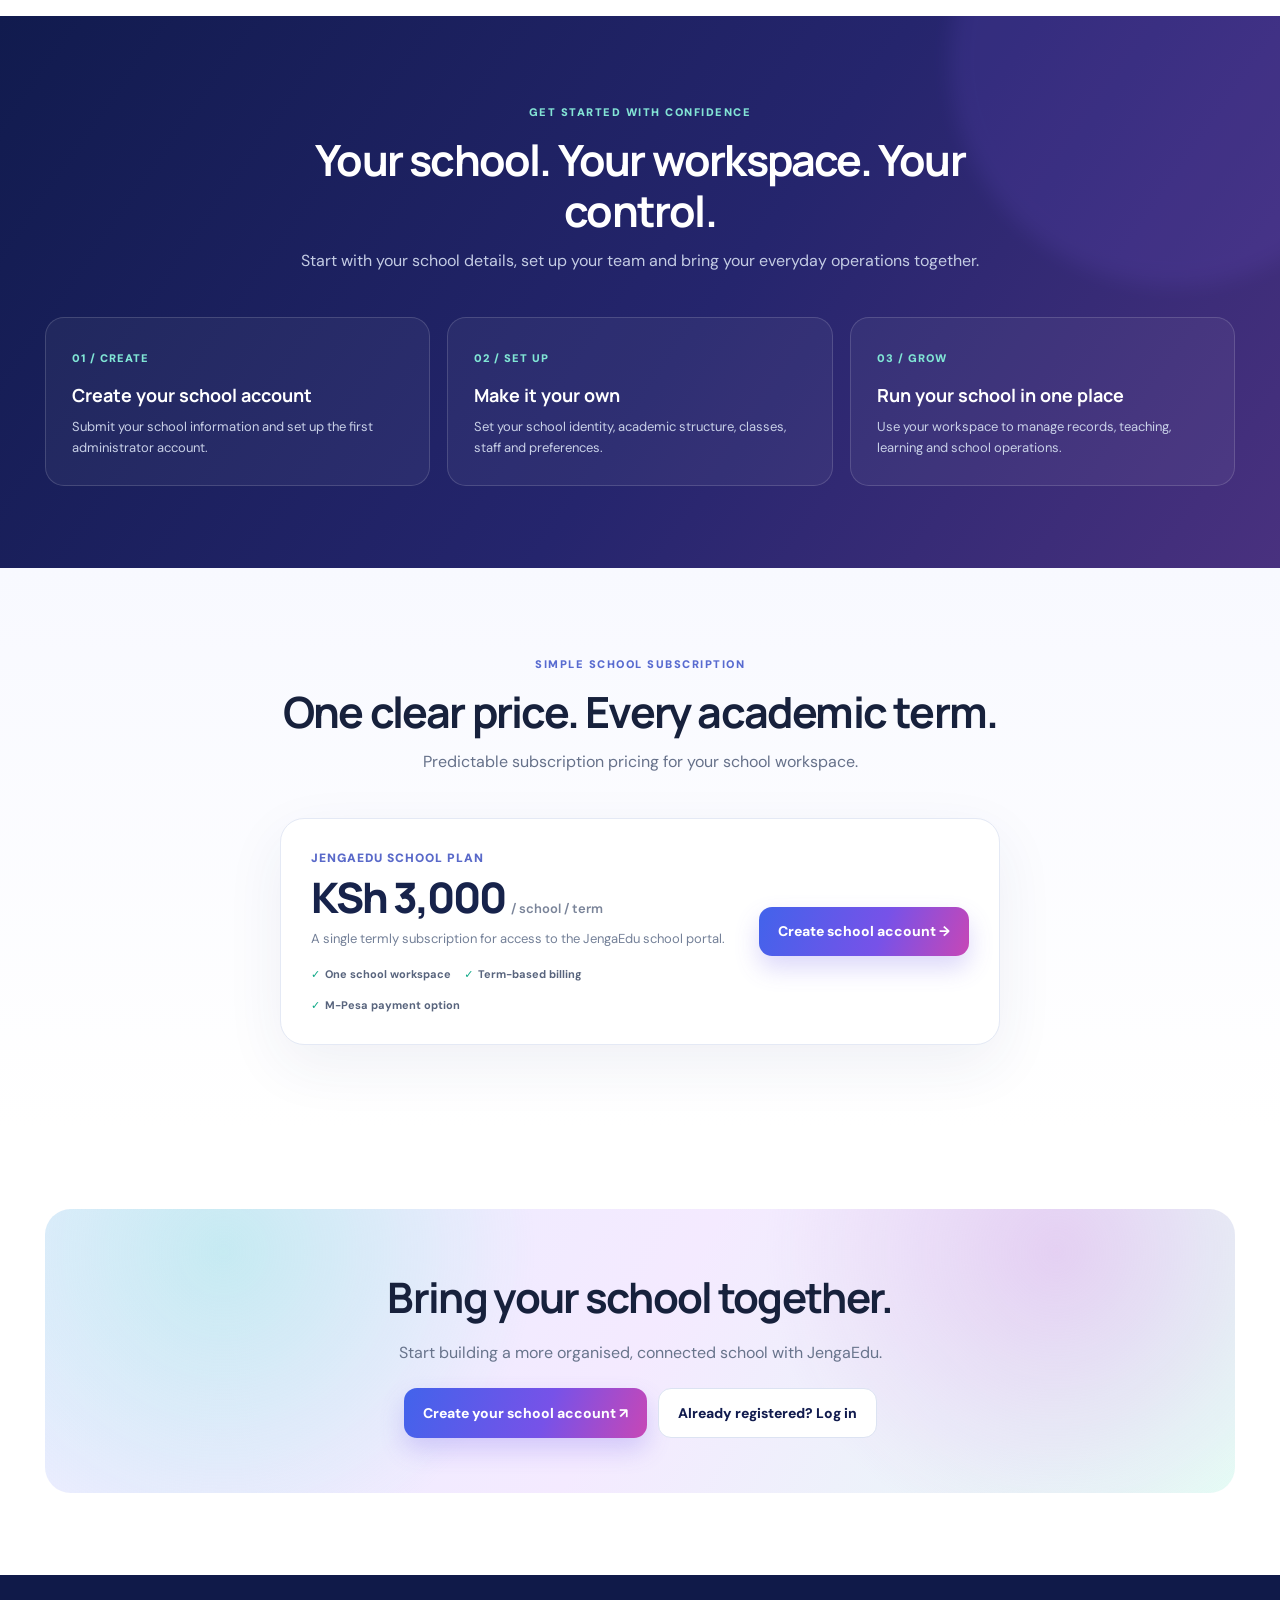
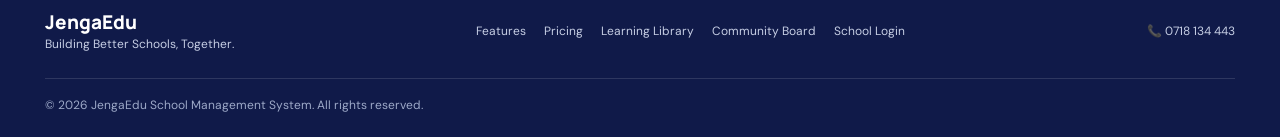
==== commit e7a8082a: "Add files via upload" ====
--- a/index.html
+++ b/index.html
@@ -1,6 +1,81 @@
-<!doctype html><html lang="en"><head><meta charset="utf-8"><meta name="viewport" content="width=device-width,initial-scale=1"><title>JengaEdu — Building Better Schools, Together</title><meta name="description" content="A connected school management platform for independent schools."><style>
-:root{--navy:#101c4b;--blue:#4564f5;--teal:#16b8a6;--ink:#17233b;--muted:#68758c;--line:#e8edf5}*{box-sizing:border-box}body{margin:0;font:16px/1.6 Inter,system-ui,sans-serif;color:var(--ink)}a{text-decoration:none;color:inherit}.wrap{max-width:1180px;margin:auto;padding:0 24px}header{position:sticky;top:0;background:#ffffffed;backdrop-filter:blur(12px);border-bottom:1px solid var(--line);z-index:3}.nav{height:76px;display:flex;align-items:center;justify-content:space-between}.brand{display:flex;align-items:center;gap:12px;font-size:22px;font-weight:850}.mark{display:grid;place-items:center;width:42px;height:42px;border-radius:14px;color:white;background:linear-gradient(135deg,#1a315f,#16b8a6)}.links{display:flex;align-items:center;gap:25px;color:#536079;font-size:14px}.btn{display:inline-block;padding:12px 18px;border-radius:12px;background:var(--blue);color:white;font-weight:700}.btn.alt{background:white;color:var(--navy);border:1px solid var(--line)}.hero{padding:75px 0;background:radial-gradient(ellipse at 80% 10%,#d8f8f2,transparent 36%),radial-gradient(ellipse at 10% 20%,#e4eaff,transparent 35%),#fbfcff}.heroGrid{display:grid;grid-template-columns:1.05fr .95fr;gap:50px;align-items:center}.eyebrow{display:inline-block;background:#e8f8f5;color:#087d70;border-radius:99px;padding:7px 13px;font-weight:750;font-size:12px}.hero h1{font-size:clamp(42px,5.5vw,68px);line-height:1.06;letter-spacing:-3px;margin:22px 0}.hero h1 span{color:var(--blue)}.hero p{color:var(--muted);font-size:18px}.actions{display:flex;gap:12px;flex-wrap:wrap;margin:27px 0}.small{font-size:13px;color:#8290a5}.mock{border:1px solid #e4eaf4;background:white;border-radius:24px;padding:17px;box-shadow:0 30px 90px #223c7319}.mocktop{display:flex;justify-content:space-between;padding:9px 9px 18px;font-weight:700;font-size:13px}.status{background:#e6f8f2;color:#087d70;border-radius:99px;padding:6px 10px;font-size:10px}.mockbody{display:grid;grid-template-columns:120px 1fr;gap:12px}.side{background:#172654;border-radius:14px;padding:12px 8px;color:#d7e0ff;font-size:11px}.side div{padding:9px 6px}.side .active{background:#344a91;border-radius:7px}.main{background:#f7f9fd;border-radius:14px;padding:13px}.main h3{font-size:15px;margin:3px 0 12px}.tiles{display:grid;grid-template-columns:1fr 1fr;gap:9px}.tile{padding:13px;border-radius:11px;color:white;font-size:11px;background:linear-gradient(135deg,#4168f5,#17b8bc)}.tile:nth-child(2){background:linear-gradient(135deg,#0bb69d,#19c2b6)}.tile:nth-child(3){background:linear-gradient(135deg,#f49b24,#f7b21c)}.tile:nth-child(4){background:linear-gradient(135deg,#9d42d5,#dc43a4)}.tile b{display:block;font-size:22px;margin-top:6px}section{padding:75px 0}.center{text-align:center;max-width:720px;margin:0 auto 40px}.center h2{font-size:36px;letter-spacing:-1.4px;margin:12px 0}.center p{color:var(--muted)}.features{display:grid;grid-template-columns:repeat(3,1fr);gap:18px}.feature{border:1px solid var(--line);border-radius:18px;padding:24px}.ico{width:44px;height:44px;border-radius:13px;background:#edf1ff;color:#4564f5;display:grid;place-items:center;font-size:21px}.feature h3{margin:14px 0 7px}.feature p{color:var(--muted);font-size:14px;margin:0}.band{background:#101c4b;color:white}.band .center p{color:#c3cde4}.steps{display:grid;grid-template-columns:repeat(3,1fr);gap:20px}.step{background:#1b2a5b;border:1px solid #304071;border-radius:16px;padding:24px}.num{font-size:12px;color:#79e0d2;font-weight:800}.step p{color:#c4cee6;font-size:14px}.cta{background:linear-gradient(120deg,#e9edff,#e5faf5);border-radius:24px;padding:42px;text-align:center}.cta h2{font-size:34px;margin:0}.cta p{color:var(--muted)}footer{padding:26px 0;border-top:1px solid var(--line);font-size:13px;color:#7b879a}.foot{display:flex;justify-content:space-between;gap:15px;flex-wrap:wrap}@media(max-width:850px){.links a:not(.btn){display:none}.heroGrid{grid-template-columns:1fr}.features{grid-template-columns:1fr 1fr}.steps{grid-template-columns:1fr}}@media(max-width:520px){.features{grid-template-columns:1fr}.mockbody{grid-template-columns:90px 1fr}.hero h1{letter-spacing:-2px}.center h2,.cta h2{font-size:29px}}
-</style></head><body><header><div class="wrap nav"><a class="brand" href="#"><span class="mark">J</span>JengaEdu</a><nav class="links"><a href="#features">Features</a><a href="public-library/">Learning Library</a><a href="community/">Community Board</a><a href="finance/">Finance</a><a href="#how">How it works</a><a href="#about">About</a><a class="btn alt" href="workspace.html">School Login</a><a class="btn" href="register.html">Register School</a></nav></div></header>
-<section class="hero"><div class="wrap heroGrid"><div><span class="eyebrow">ONE PLATFORM · EVERY SCHOOL</span><h1>Building better schools,<br><span>together.</span></h1><p>Bring school operations into one beautifully connected workspace. Manage learners, staff, fees, exams and reports—simply and securely.</p><div class="actions"><a class="btn" href="register.html">Create your school account ↗</a><a class="btn alt" href="workspace.html">Sign in to your school</a></div><div class="small">Designed for ECDE, Primary, Junior and Senior Secondary schools.</div></div><div class="mock"><div class="mocktop"><span>JengaEdu · School workspace</span><span class="status">● Preview</span></div><div class="mockbody"><aside class="side"><div class="active">▣ Dashboard</div><div>♙ Learners</div><div>▤ Exams & Marks</div><div>▧ Fees</div><div>◷ Attendance</div><div>▥ Reports</div></aside><div class="main"><h3>School overview</h3><div class="tiles"><div class="tile">Learners<b>1,248</b></div><div class="tile">Attendance<b>96%</b></div><div class="tile">Fees collected<b>KSh 2.4M</b></div><div class="tile">Assessments<b>8</b></div></div><div style="height:60px;background:white;border-radius:10px;margin-top:12px;padding:10px;color:#718098;font-size:10px">Learners by class<div style="height:25px;margin-top:8px;background:linear-gradient(90deg,#9ab5ff 18%,#c7d7ff 18% 30%,#9ab5ff 30% 48%,#dce5ff 48% 65%,#9ab5ff 65%);border-radius:5px"></div></div></div></div></div></div></section>
-<section id="features"><div class="wrap"><div class="center"><span class="eyebrow">CONNECTED SCHOOL OPERATIONS</span><h2>Everything your school needs.<br>All in one place.</h2><p>Replace scattered registers and spreadsheets with a shared, organized school workspace.</p></div><div class="features"><div class="feature"><div class="ico">♙</div><h3>Learners & staff</h3><p>Admissions, learner profiles, alumni, teacher records and school roles.</p></div><div class="feature"><div class="ico">▤</div><h3>Exams & performance</h3><p>Marks entry, assessments, grading, rankings and performance analysis.</p></div><div class="feature"><div class="ico">▧</div><h3>Fees & finance</h3><p>Fee structures, receipts, balances, statements and financial summaries.</p></div><div class="feature"><div class="ico">◷</div><h3>Attendance & timetables</h3><p>Track attendance and plan class, teacher and whole-school timetables.</p></div><div class="feature"><div class="ico">▥</div><h3>Reports & documents</h3><p>Generate, print and export professional school reports and records.</p></div><div class="feature"><div class="ico">✦</div><h3>Tools for teachers</h3><p>TPAD support, question papers, library, inventory and school insights.</p></div><div class="feature"><div class="ico">🗓️</div><h3>School events calendar</h3><p>Plan school activities and publish selected events for parents and the wider community.</p></div><div class="feature"><div class="ico">💼</div><h3>Public opportunities board</h3><p>Share teaching vacancies, scholarships, tenders and education opportunities with everyone.</p></div></div></div></section>
-<section class="band" id="how"><div class="wrap"><div class="center"><span class="eyebrow">GET STARTED</span><h2>One platform. Your own school.</h2><p>Each institution gets its own identity, administrator and private school workspace.</p></div><div class="steps"><div class="step"><span class="num">STEP 01</span><h3>Register your school</h3><p>Submit school details and create the first administrator account.</p></div><div class="step"><span class="num">STEP 02</span><h3>Set up your workspace</h3><p>Add school profile, classes, staff and academic settings.</p></div><div class="step"><span class="num">STEP 03</span><h3>Manage with confidence</h3><p>Run day-to-day school operations from your dedicated workspace.</p></div></div></div></section><section id="about"><div class="wrap"><div class="cta"><h2>Ready to bring your school together?</h2><p>Start building a more connected school with JengaEdu.</p><a class="btn" href="register.html">Register your school</a> <a class="btn alt" href="workspace.html">School login</a></div></div></section><footer><div class="wrap foot"><span>© 2026 JengaEdu School Management System. Building Better Schools, Together.</span><span>📞 0718 134 443</span></div></footer></body></html>
+<!doctype html>
+<html lang="en">
+<head>
+<meta charset="utf-8"><meta name="viewport" content="width=device-width,initial-scale=1">
+<title>JengaEdu | The School Management Platform</title>
+<meta name="description" content="A colourful, connected workspace for managing learners, teachers, finance, assessments and the daily life of your school.">
+<meta name="theme-color" content="#111b4e">
+<link rel="preconnect" href="https://fonts.googleapis.com"><link rel="preconnect" href="https://fonts.gstatic.com" crossorigin>
+<link href="https://fonts.googleapis.com/css2?family=DM+Sans:wght@400;500;600;700;800&family=Manrope:wght@500;600;700;800&display=swap" rel="stylesheet">
+<style>
+:root{--navy:#111b4e;--ink:#17213c;--muted:#66718a;--blue:#4263eb;--cyan:#12b8cf;--green:#13b995;--purple:#8654e8;--pink:#ed4da6;--orange:#ff9b42;--line:#e8ecf5;--white:#fff}
+*{box-sizing:border-box}html{scroll-behavior:smooth;scroll-padding-top:86px}body{margin:0;color:var(--ink);font-family:"DM Sans",system-ui,sans-serif;line-height:1.6;background:#fff}a{color:inherit;text-decoration:none}.container{width:min(1190px,calc(100% - 44px));margin:auto}
+header{height:78px;position:sticky;top:0;z-index:20;background:rgba(255,255,255,.9);backdrop-filter:blur(18px);border-bottom:1px solid rgba(224,230,243,.8)}
+.nav{height:100%;display:flex;align-items:center;justify-content:space-between;gap:24px}.brand{display:flex;align-items:center;gap:11px;font:800 22px Manrope,sans-serif;letter-spacing:-.7px}.brandmark{width:43px;height:43px;border-radius:15px;display:grid;place-items:center;color:#fff;font:800 24px Manrope;background:linear-gradient(145deg,#3158e8,#13c4b2 60%,#8a58e9);box-shadow:0 8px 20px #4263eb40}.navlinks{display:flex;align-items:center;gap:25px;font-size:13px;font-weight:700;color:#59647c}.navlinks>a:not(.btn):hover{color:var(--blue)}.btn{display:inline-flex;justify-content:center;align-items:center;gap:9px;padding:13px 19px;border-radius:13px;font-weight:800;font-size:14px;transition:.2s transform,.2s box-shadow,.2s filter}.btn:hover{transform:translateY(-2px);filter:saturate(1.12)}.btn-primary{background:linear-gradient(110deg,#4263eb,#7752e8 58%,#c747b6);color:#fff;box-shadow:0 12px 25px #6755e83b}.btn-outline{border:1px solid #dce3f2;background:#fff;color:var(--navy)}.btn-light{background:#ffffff1c;border:1px solid #ffffff55;color:#fff}.menu{display:none;border:0;background:#f1f4ff;color:var(--navy);font-size:22px;width:43px;height:43px;border-radius:12px}
+.hero{position:relative;overflow:hidden;padding:76px 0 88px;background:radial-gradient(ellipse at 4% 4%,#e5eaff 0,transparent 33%),radial-gradient(ellipse at 96% 5%,#d8fbf3 0,transparent 30%),radial-gradient(ellipse at 80% 100%,#fce4f2 0,transparent 28%),linear-gradient(135deg,#fbfcff,#f6f8ff 52%,#f8fffd)}
+.hero:before,.hero:after{content:"";position:absolute;border-radius:50%;pointer-events:none}.hero:before{width:330px;height:330px;border:1px solid #d9e3ff;right:-150px;top:160px}.hero:after{width:210px;height:210px;border:1px solid #d8f5ef;left:-115px;bottom:-95px}
+.hero-grid{display:grid;grid-template-columns:1fr 1fr;gap:58px;align-items:center;position:relative;z-index:1}.pill{display:inline-flex;align-items:center;gap:9px;padding:8px 13px;border:1px solid #dce5ff;background:#fff;border-radius:999px;color:#4055bd;font-size:11px;font-weight:800;letter-spacing:.65px;text-transform:uppercase;box-shadow:0 5px 18px #344e9910}.pill i{width:8px;height:8px;border-radius:50%;background:linear-gradient(135deg,#15c5a7,#4263eb);box-shadow:0 0 0 4px #e4f8f4}
+h1,h2,h3{font-family:Manrope,"DM Sans",sans-serif}h1{font-size:clamp(42px,5.3vw,68px);line-height:1.06;letter-spacing:-3.4px;margin:22px 0 18px;font-weight:800}h1 .gradient{background:linear-gradient(100deg,#4263eb 5%,#8954e8 52%,#e64ba8 100%);-webkit-background-clip:text;background-clip:text;color:transparent}.hero-copy{max-width:570px;color:#65718a;font-size:18px;line-height:1.75}.hero-actions{display:flex;gap:12px;flex-wrap:wrap;margin:29px 0 19px}.trustline{display:flex;align-items:center;gap:10px;color:#778198;font-size:12px;font-weight:600}.check{display:inline-grid;place-items:center;width:19px;height:19px;border-radius:50%;background:#e1f8f0;color:#0a9d7e;font-weight:900}
+.preview-wrap{position:relative;padding:10px}.glow{position:absolute;inset:12% 7%;background:linear-gradient(135deg,#9eb5ff,#9af0db,#efb4e0);filter:blur(55px);opacity:.48;border-radius:40px}.dashboard{position:relative;background:#fff;border:1px solid #e3e8f4;border-radius:25px;padding:14px;box-shadow:0 35px 85px #273e771f;transform:rotate(.6deg)}.dash-head{display:flex;align-items:center;justify-content:space-between;padding:8px 9px 15px}.dash-brand{display:flex;align-items:center;gap:8px;font-weight:800;font-size:13px}.mini-mark{width:27px;height:27px;border-radius:9px;display:grid;place-items:center;background:linear-gradient(135deg,#4263eb,#15b99c);color:#fff}.live{font-size:9px;font-weight:800;color:#0b9b79;background:#e7f9f2;border-radius:99px;padding:6px 9px}.dash-body{display:grid;grid-template-columns:105px 1fr;gap:10px}.dash-side{border-radius:15px;padding:12px 8px;background:linear-gradient(180deg,#17245d,#30226c);color:#dce4ff;font-size:9px}.dash-side div{padding:9px 7px;border-radius:7px;margin-bottom:4px}.dash-side .selected{background:linear-gradient(90deg,#3b60d9,#6951bd);color:white}.dash-main{background:#f7f8fd;border-radius:15px;padding:13px}.dash-title{font-size:13px;font-weight:800;margin:2px 0 11px}.dash-sub{font-size:9px;color:#8992a8;margin-top:-8px;margin-bottom:12px}.stats{display:grid;grid-template-columns:1fr 1fr;gap:8px}.stat{padding:12px;border-radius:11px;color:white;min-height:76px;position:relative;overflow:hidden}.stat:after{content:"";position:absolute;width:55px;height:55px;border-radius:50%;background:#ffffff20;right:-15px;top:-16px}.stat small{font-size:9px;opacity:.9}.stat strong{display:block;font:800 21px Manrope;margin-top:5px}.s1{background:linear-gradient(135deg,#4263eb,#22a9df)}.s2{background:linear-gradient(135deg,#0cae91,#39c9b2)}.s3{background:linear-gradient(135deg,#f18b35,#f6bd39)}.s4{background:linear-gradient(135deg,#8751db,#df55a6)}.chart{background:#fff;border-radius:11px;margin-top:9px;padding:11px}.charttop{display:flex;justify-content:space-between;font-size:9px;font-weight:800}.bars{height:57px;display:flex;align-items:end;gap:8px;padding:8px 5px 0}.bars span{flex:1;border-radius:5px 5px 2px 2px;background:linear-gradient(180deg,#36c8b2,#4263eb)}.float-card{position:absolute;z-index:3;background:#fff;border:1px solid #e9edf6;border-radius:14px;padding:11px 14px;box-shadow:0 14px 35px #24345c1c;font-size:10px;font-weight:800}.float-card b{display:block;font-size:17px;color:#1baf8e}.float-one{right:-12px;top:15%}.float-two{left:-16px;bottom:11%;display:flex;align-items:center;gap:9px}.float-icon{width:30px;height:30px;border-radius:10px;background:#fff0df;display:grid;place-items:center;font-size:16px}
+.proof{padding:24px 0;background:#fff;border-bottom:1px solid #eef1f7}.proof-row{display:flex;justify-content:center;align-items:center;gap:clamp(22px,5vw,65px);flex-wrap:wrap;color:#7a849a;font-size:12px;font-weight:800}.proof-row span{display:flex;align-items:center;gap:8px}.proof-row b{font-size:18px;color:#5264c9}
+section{padding:82px 0}.section-head{text-align:center;max-width:720px;margin:0 auto 43px}.kicker{font-size:11px;font-weight:900;letter-spacing:1.5px;color:#586bd0;text-transform:uppercase}.section-head h2{font-size:clamp(29px,3.5vw,43px);line-height:1.17;letter-spacing:-1.8px;margin:12px 0}.section-head p{color:var(--muted);font-size:16px;margin:0}.features{display:grid;grid-template-columns:repeat(4,1fr);gap:16px}.feature{padding:23px;border:1px solid #e9edf5;border-radius:19px;background:#fff;transition:.2s transform,.2s box-shadow}.feature:hover{transform:translateY(-5px);box-shadow:0 18px 40px #1d326014}.ico{width:47px;height:47px;border-radius:15px;display:grid;place-items:center;font-size:22px;margin-bottom:17px}.ic1{background:#e9efff}.ic2{background:#e4faf4}.ic3{background:#fff1df}.ic4{background:#f6eaff}.ic5{background:#ffe9f3}.ic6{background:#e5f8ff}.ic7{background:#fff5d9}.ic8{background:#e8edff}.feature h3{font-size:16px;margin:0 0 7px;letter-spacing:-.3px}.feature p{font-size:13px;color:#758098;line-height:1.65;margin:0}
+.band{background:linear-gradient(125deg,#111b4e,#25256d 55%,#49317f);color:#fff;position:relative;overflow:hidden}.band:before{content:"";position:absolute;width:450px;height:450px;border-radius:50%;background:#7c5be7;opacity:.13;filter:blur(10px);right:-120px;top:-180px}.band .section-head{position:relative}.band .kicker{color:#83e4d5}.band .section-head p{color:#c4cce4}.steps{display:grid;grid-template-columns:repeat(3,1fr);gap:17px;position:relative}.step{padding:26px;border-radius:19px;background:#ffffff0c;border:1px solid #ffffff26}.stepno{font-size:11px;font-weight:900;color:#80e6d5;letter-spacing:1px}.step h3{font-size:18px;margin:12px 0 7px}.step p{font-size:13px;color:#c8d0e7;margin:0}.pricing{background:linear-gradient(180deg,#f8f9ff,#fff)}.price-card{max-width:720px;margin:auto;background:#fff;border:1px solid #e4e9f5;border-radius:24px;padding:30px;box-shadow:0 20px 60px #263b7112;display:grid;grid-template-columns:1fr auto;gap:20px;align-items:center}.price-label{font-size:12px;font-weight:900;letter-spacing:1px;color:#5969c9}.price{font:800 42px Manrope;letter-spacing:-2px;color:#17234b}.price small{font:600 13px "DM Sans";color:#7a8499;letter-spacing:0}.price-note{font-size:13px;color:#748098;margin:3px 0 0}.price-points{display:flex;gap:13px;flex-wrap:wrap;margin-top:16px;font-size:11px;color:#58647d;font-weight:700}.price-points span:before{content:"✓";color:#0ca886;margin-right:5px}
+.cta{padding:55px 28px;border-radius:26px;text-align:center;background:radial-gradient(circle at 15% 15%,#8de8df66,transparent 30%),radial-gradient(circle at 85% 15%,#d99be866,transparent 28%),linear-gradient(120deg,#e9edff,#f4eaff 50%,#e5fbf5)}.cta h2{font-size:clamp(29px,4vw,42px);letter-spacing:-1.7px;margin:0 0 9px}.cta p{color:#68748c;margin:0 0 22px}.cta-actions{display:flex;justify-content:center;gap:11px;flex-wrap:wrap}
+footer{background:#101a49;color:#c6cee4;padding:34px 0 22px;font-size:12px}.footer-row{display:flex;justify-content:space-between;gap:18px;flex-wrap:wrap;align-items:center}.footer-brand{font:800 19px Manrope;color:#fff}.footer-links{display:flex;gap:18px;flex-wrap:wrap}.footer-links a:hover{color:#8de8df}.copyright{border-top:1px solid #ffffff20;margin-top:23px;padding-top:17px;color:#9da9c8}
+@media(max-width:1000px){.navlinks{gap:14px}.navlinks>a:not(.btn){display:none}.features{grid-template-columns:repeat(2,1fr)}.hero-grid{gap:30px}}
+@media(max-width:720px){header{height:68px}.container{width:min(100% - 32px,560px)}.menu{display:block}.navlinks{display:none;position:absolute;top:68px;left:0;right:0;background:#fff;padding:17px 22px 22px;border-bottom:1px solid var(--line);box-shadow:0 18px 25px #1a2c5012;flex-direction:column;align-items:stretch;gap:12px}.navlinks.open{display:flex}.navlinks>a:not(.btn){display:block;padding:8px 4px}.navlinks .btn{text-align:center}.hero{padding:53px 0 60px}.hero-grid{grid-template-columns:1fr;gap:28px}.hero-copy{font-size:16px}h1{font-size:clamp(42px,12vw,58px);letter-spacing:-2.5px}.preview-wrap{margin:4px 8px}.float-one{right:-7px}.float-two{left:-8px}.proof-row{gap:17px}.proof-row span{font-size:10px}section{padding:65px 0}.steps{grid-template-columns:1fr}.price-card{grid-template-columns:1fr;text-align:center;padding:25px}.price-points{justify-content:center}.price-card .btn{width:100%}}
+@media(max-width:440px){.features{grid-template-columns:1fr}.dashboard{padding:9px;border-radius:19px}.dash-body{grid-template-columns:78px 1fr;gap:7px}.dash-side{padding:8px 5px}.dash-side div{padding:8px 4px;font-size:8px}.dash-main{padding:9px}.stat{padding:9px;min-height:68px}.stat strong{font-size:18px}.float-card{padding:8px 10px}.float-one{right:-12px}.float-two{left:-12px}.brand{font-size:20px}}
+</style>
+</head>
+<body>
+<header><div class="container nav">
+<a class="brand" href="index.html"><span class="brandmark">J</span>JengaEdu</a>
+<button class="menu" id="menuBtn" aria-label="Open navigation" aria-expanded="false">☰</button>
+<nav class="navlinks" id="navLinks">
+<a href="#platform">Platform</a><a href="#features">Features</a><a href="public-library/">Learning Library</a><a href="community/">Community</a><a href="#pricing">Pricing</a>
+<a class="btn btn-outline" href="workspace.html">Log in</a><a class="btn btn-primary" href="register.html">Create account <span>↗</span></a>
+</nav></div></header>
+<main>
+<section class="hero" id="platform"><div class="container hero-grid">
+<div>
+<span class="pill"><i></i> ONE CONNECTED PLATFORM · EVERY SCHOOL</span>
+<h1>Make every school day <span class="gradient">work better.</span></h1>
+<p class="hero-copy">A smarter, more colourful way to run your school. Bring learners, teachers, finance, exams, attendance and reports together in one organised digital workspace.</p>
+<div class="hero-actions"><a class="btn btn-primary" href="register.html">Create your school account <span>→</span></a><a class="btn btn-outline" href="workspace.html">Log in to your school <span>↗</span></a></div>
+<div class="trustline"><span class="check">✓</span> Built for ECDE, Primary, Junior and Senior Secondary schools</div>
+</div>
+<div class="preview-wrap"><div class="glow"></div>
+<div class="float-card float-one">Attendance today <b>96.8%</b></div>
+<div class="float-card float-two"><span class="float-icon">📚</span><span>School records<br><b style="color:#5968cf">Together in one place</b></span></div>
+<div class="dashboard"><div class="dash-head"><div class="dash-brand"><span class="mini-mark">J</span> JengaEdu <span style="color:#8a93a8;font-weight:500">/ Workspace</span></div><span class="live">● LIVE PREVIEW</span></div>
+<div class="dash-body"><aside class="dash-side"><div class="selected">▦ Overview</div><div>♙ Learners</div><div>♟ Teachers</div><div>▤ Exams & marks</div><div>▧ Finance</div><div>◷ Attendance</div><div>▥ Reports</div></aside>
+<div class="dash-main"><div class="dash-title">Your school at a glance</div><div class="dash-sub">A clear view of the things that matter</div>
+<div class="stats"><div class="stat s1"><small>👩‍🎓 Learners</small><strong>1,248</strong></div><div class="stat s2"><small>◷ Attendance</small><strong>96.8%</strong></div><div class="stat s3"><small>💳 Fees collected</small><strong>2.4M</strong></div><div class="stat s4"><small>✦ Assessments</small><strong>08</strong></div></div>
+<div class="chart"><div class="charttop"><span>Learning progress</span><span style="color:#0ca886">↗ This term</span></div><div class="bars"><span style="height:38%"></span><span style="height:60%"></span><span style="height:48%"></span><span style="height:78%"></span><span style="height:58%"></span><span style="height:92%"></span><span style="height:72%"></span><span style="height:100%"></span></div></div>
+</div></div></div></div>
+</div></section>
+<div class="proof"><div class="container proof-row"><span><b>✓</b> Learner records</span><span><b>✓</b> School finance</span><span><b>✓</b> Teaching & learning</span><span><b>✓</b> Reports & insights</span></div></div>
+<section id="features"><div class="container"><div class="section-head"><span class="kicker">A COMPLETE SCHOOL WORKSPACE</span><h2>All the moving parts of your school, <span style="color:#5368d4">working together.</span></h2><p>Spend less time chasing paperwork and more time supporting teaching, learning and school growth.</p></div>
+<div class="features">
+<article class="feature"><div class="ico ic1">🎓</div><h3>Learners & admissions</h3><p>Keep learner profiles, class placement, admission details and alumni records organised.</p></article>
+<article class="feature"><div class="ico ic2">👩‍🏫</div><h3>Teachers & staff</h3><p>Manage staff profiles, responsibilities, access and school teams in one place.</p></article>
+<article class="feature"><div class="ico ic3">💳</div><h3>Fees & finance</h3><p>Track fee structures, payments, balances, receipts and financial summaries.</p></article>
+<article class="feature"><div class="ico ic4">📊</div><h3>Exams & performance</h3><p>Enter marks, analyse performance, rank learners and follow progress by subject.</p></article>
+<article class="feature"><div class="ico ic5">📝</div><h3>Reports & documents</h3><p>Prepare professional school reports and documents ready to print or download.</p></article>
+<article class="feature"><div class="ico ic6">🕒</div><h3>Attendance & timetables</h3><p>Coordinate attendance, lessons, teacher timetables and school routines.</p></article>
+<article class="feature"><div class="ico ic7">📚</div><h3>Teaching resources</h3><p>Access teacher tools, question-paper support, library and inventory features.</p></article>
+<article class="feature"><div class="ico ic8">🌍</div><h3>School community</h3><p>Connect with education updates, public opportunities, events and shared resources.</p></article>
+</div></div></section>
+<section class="band" id="how"><div class="container"><div class="section-head"><span class="kicker">GET STARTED WITH CONFIDENCE</span><h2>Your school. Your workspace. Your control.</h2><p>Start with your school details, set up your team and bring your everyday operations together.</p></div>
+<div class="steps"><article class="step"><span class="stepno">01 / CREATE</span><h3>Create your school account</h3><p>Submit your school information and set up the first administrator account.</p></article><article class="step"><span class="stepno">02 / SET UP</span><h3>Make it your own</h3><p>Set your school identity, academic structure, classes, staff and preferences.</p></article><article class="step"><span class="stepno">03 / GROW</span><h3>Run your school in one place</h3><p>Use your workspace to manage records, teaching, learning and school operations.</p></article></div></div></section>
+<section class="pricing" id="pricing"><div class="container"><div class="section-head"><span class="kicker">SIMPLE SCHOOL SUBSCRIPTION</span><h2>One clear price. Every academic term.</h2><p>Predictable subscription pricing for your school workspace.</p></div>
+<div class="price-card"><div><div class="price-label">JENGAEDU SCHOOL PLAN</div><div class="price">KSh 3,000 <small>/ school / term</small></div><p class="price-note">A single termly subscription for access to the JengaEdu school portal.</p><div class="price-points"><span>One school workspace</span><span>Term-based billing</span><span>M-Pesa payment option</span></div></div><a class="btn btn-primary" href="register.html">Create school account →</a></div></div></section>
+<section><div class="container"><div class="cta"><h2>Bring your school together.</h2><p>Start building a more organised, connected school with JengaEdu.</p><div class="cta-actions"><a class="btn btn-primary" href="register.html">Create your school account ↗</a><a class="btn btn-outline" href="workspace.html">Already registered? Log in</a></div></div></div></section>
+</main>
+<footer><div class="container"><div class="footer-row"><div><div class="footer-brand">JengaEdu</div><div>Building Better Schools, Together.</div></div><div class="footer-links"><a href="#features">Features</a><a href="#pricing">Pricing</a><a href="public-library/">Learning Library</a><a href="community/">Community Board</a><a href="workspace.html">School Login</a></div><div>📞 0718 134 443</div></div><div class="copyright">© 2026 JengaEdu School Management System. All rights reserved.</div></div></footer>
+<script>
+const menuBtn=document.getElementById('menuBtn'),navLinks=document.getElementById('navLinks');
+menuBtn.addEventListener('click',()=>{const open=navLinks.classList.toggle('open');menuBtn.setAttribute('aria-expanded',String(open));menuBtn.textContent=open?'×':'☰'});
+navLinks.querySelectorAll('a').forEach(a=>a.addEventListener('click',()=>{navLinks.classList.remove('open');menuBtn.setAttribute('aria-expanded','false');menuBtn.textContent='☰'}));
+</script>
+</body></html>
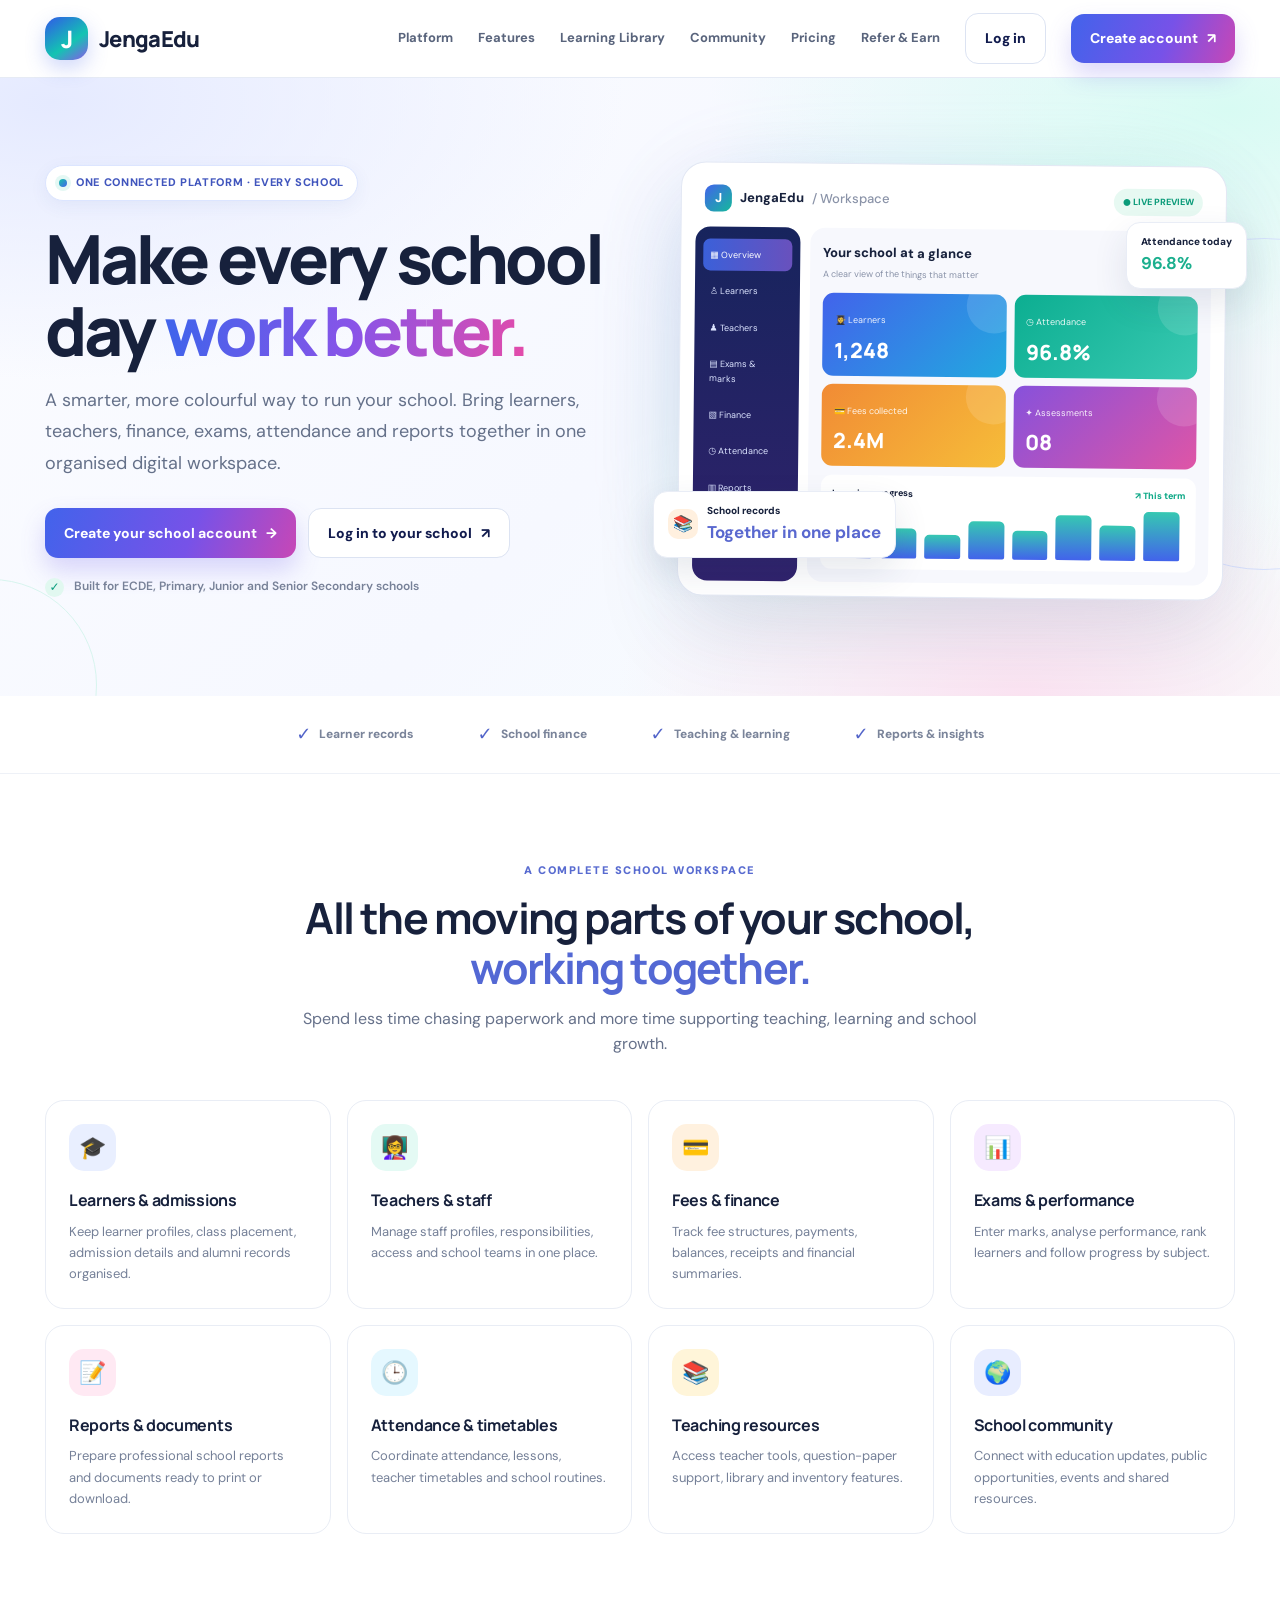
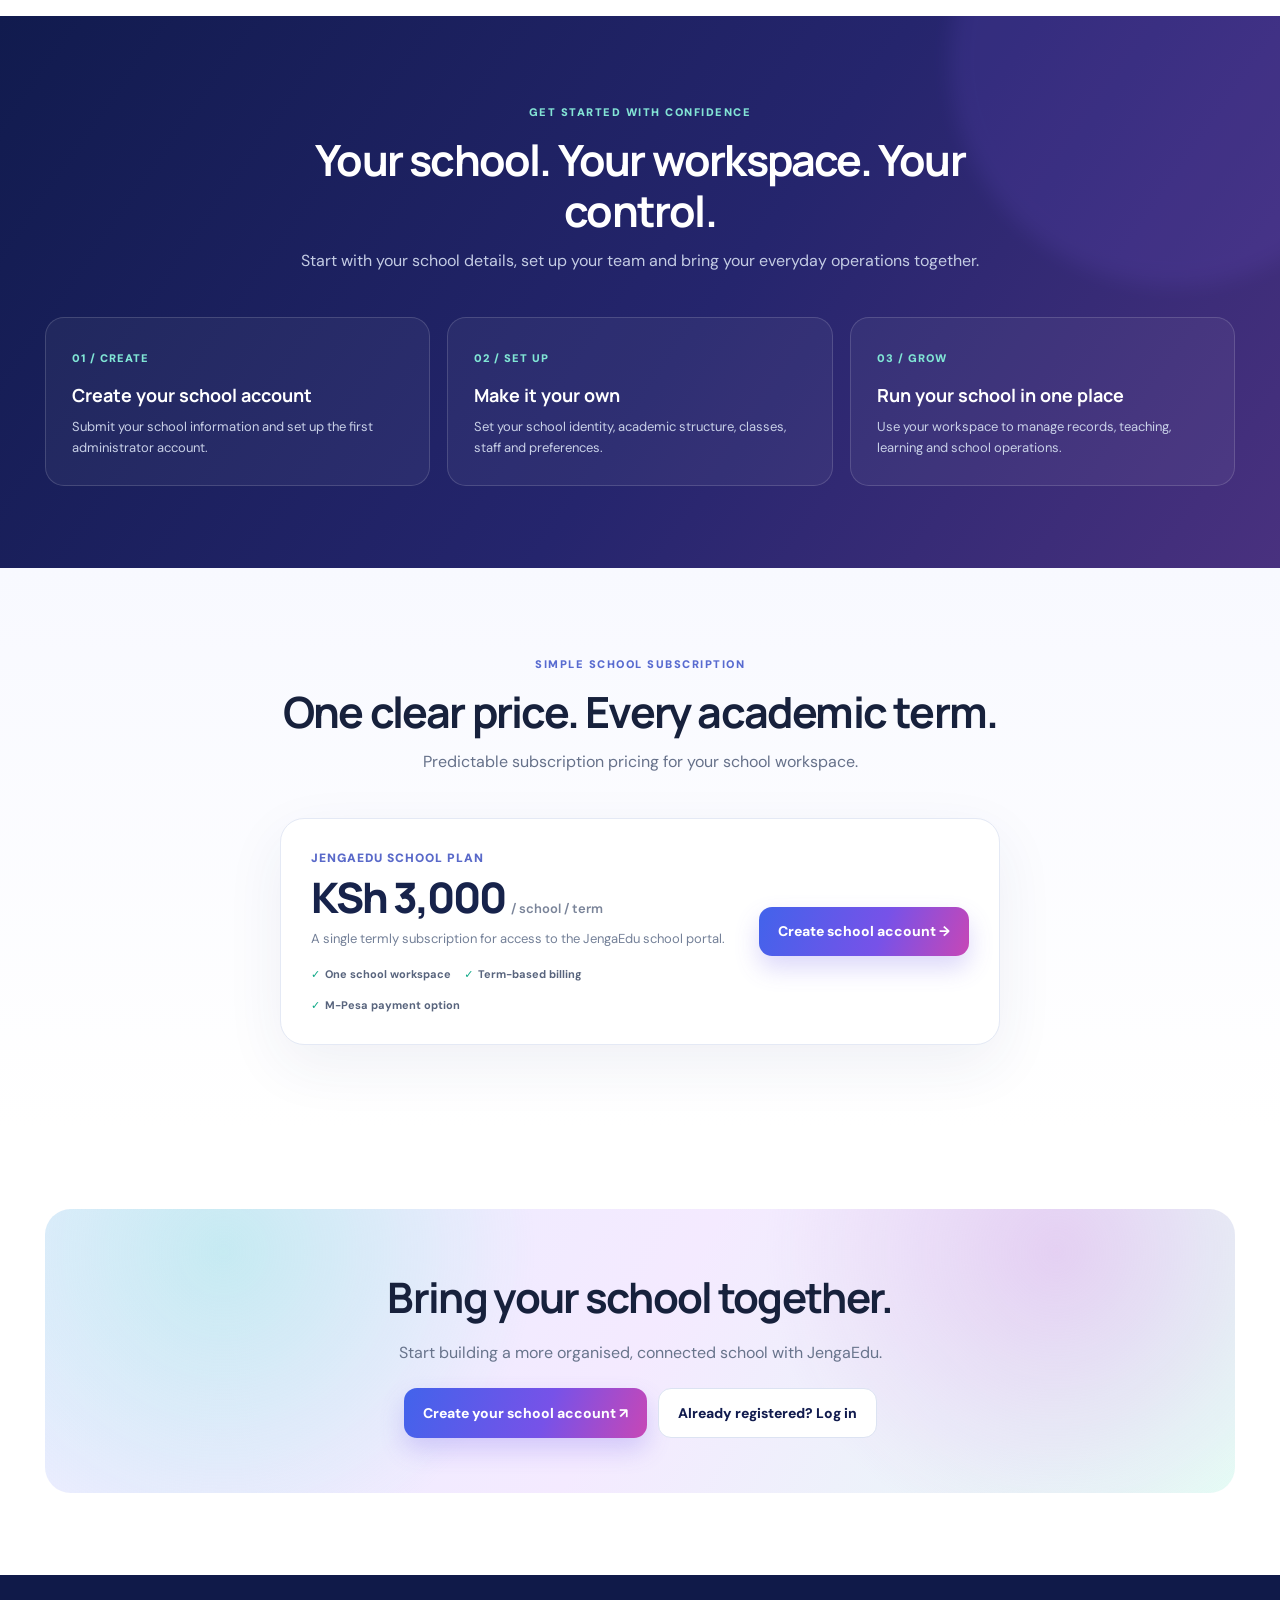
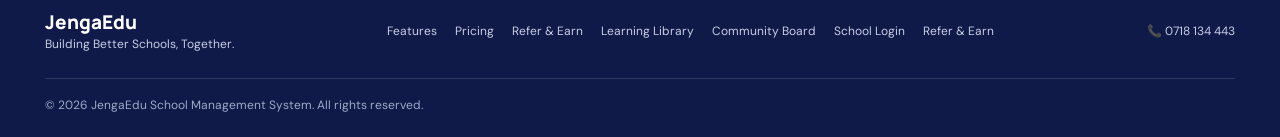
==== commit 05ffc58f: "Add files via upload" ====
--- a/index.html
+++ b/index.html
@@ -32,7 +32,7 @@
 <a class="brand" href="index.html"><span class="brandmark">J</span>JengaEdu</a>
 <button class="menu" id="menuBtn" aria-label="Open navigation" aria-expanded="false">☰</button>
 <nav class="navlinks" id="navLinks">
-<a href="#platform">Platform</a><a href="#features">Features</a><a href="public-library/">Learning Library</a><a href="community/">Community</a><a href="#pricing">Pricing</a>
+<a href="#platform">Platform</a><a href="#features">Features</a><a href="public-library/">Learning Library</a><a href="community/">Community</a><a href="#pricing">Pricing</a><a href="referrals.html">Refer & Earn</a>
 <a class="btn btn-outline" href="workspace.html">Log in</a><a class="btn btn-primary" href="register.html">Create account <span>↗</span></a>
 </nav></div></header>
 <main>
@@ -72,7 +72,7 @@
 <div class="price-card"><div><div class="price-label">JENGAEDU SCHOOL PLAN</div><div class="price">KSh 3,000 <small>/ school / term</small></div><p class="price-note">A single termly subscription for access to the JengaEdu school portal.</p><div class="price-points"><span>One school workspace</span><span>Term-based billing</span><span>M-Pesa payment option</span></div></div><a class="btn btn-primary" href="register.html">Create school account →</a></div></div></section>
 <section><div class="container"><div class="cta"><h2>Bring your school together.</h2><p>Start building a more organised, connected school with JengaEdu.</p><div class="cta-actions"><a class="btn btn-primary" href="register.html">Create your school account ↗</a><a class="btn btn-outline" href="workspace.html">Already registered? Log in</a></div></div></div></section>
 </main>
-<footer><div class="container"><div class="footer-row"><div><div class="footer-brand">JengaEdu</div><div>Building Better Schools, Together.</div></div><div class="footer-links"><a href="#features">Features</a><a href="#pricing">Pricing</a><a href="public-library/">Learning Library</a><a href="community/">Community Board</a><a href="workspace.html">School Login</a></div><div>📞 0718 134 443</div></div><div class="copyright">© 2026 JengaEdu School Management System. All rights reserved.</div></div></footer>
+<footer><div class="container"><div class="footer-row"><div><div class="footer-brand">JengaEdu</div><div>Building Better Schools, Together.</div></div><div class="footer-links"><a href="#features">Features</a><a href="#pricing">Pricing</a><a href="referrals.html">Refer & Earn</a><a href="public-library/">Learning Library</a><a href="community/">Community Board</a><a href="workspace.html">School Login</a><a href="referrals.html">Refer & Earn</a></div><div>📞 0718 134 443</div></div><div class="copyright">© 2026 JengaEdu School Management System. All rights reserved.</div></div></footer>
 <script>
 const menuBtn=document.getElementById('menuBtn'),navLinks=document.getElementById('navLinks');
 menuBtn.addEventListener('click',()=>{const open=navLinks.classList.toggle('open');menuBtn.setAttribute('aria-expanded',String(open));menuBtn.textContent=open?'×':'☰'});
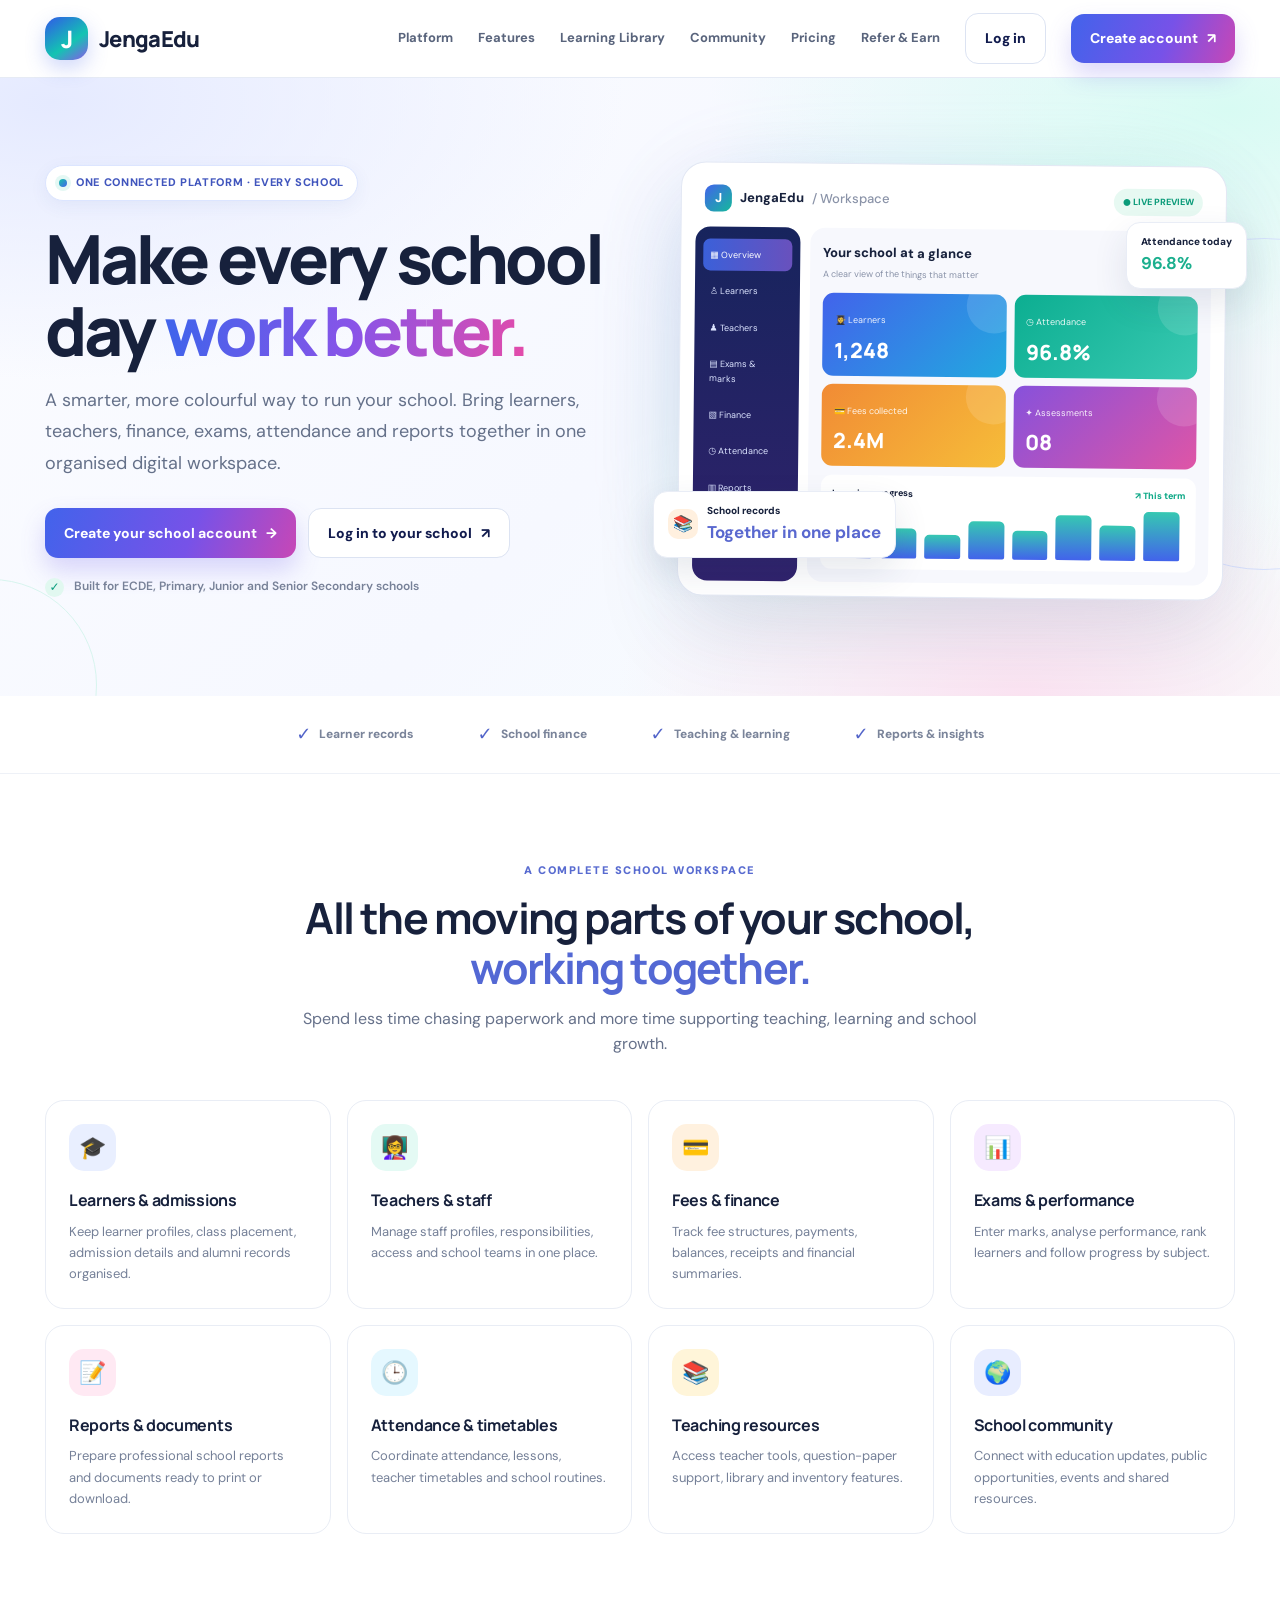
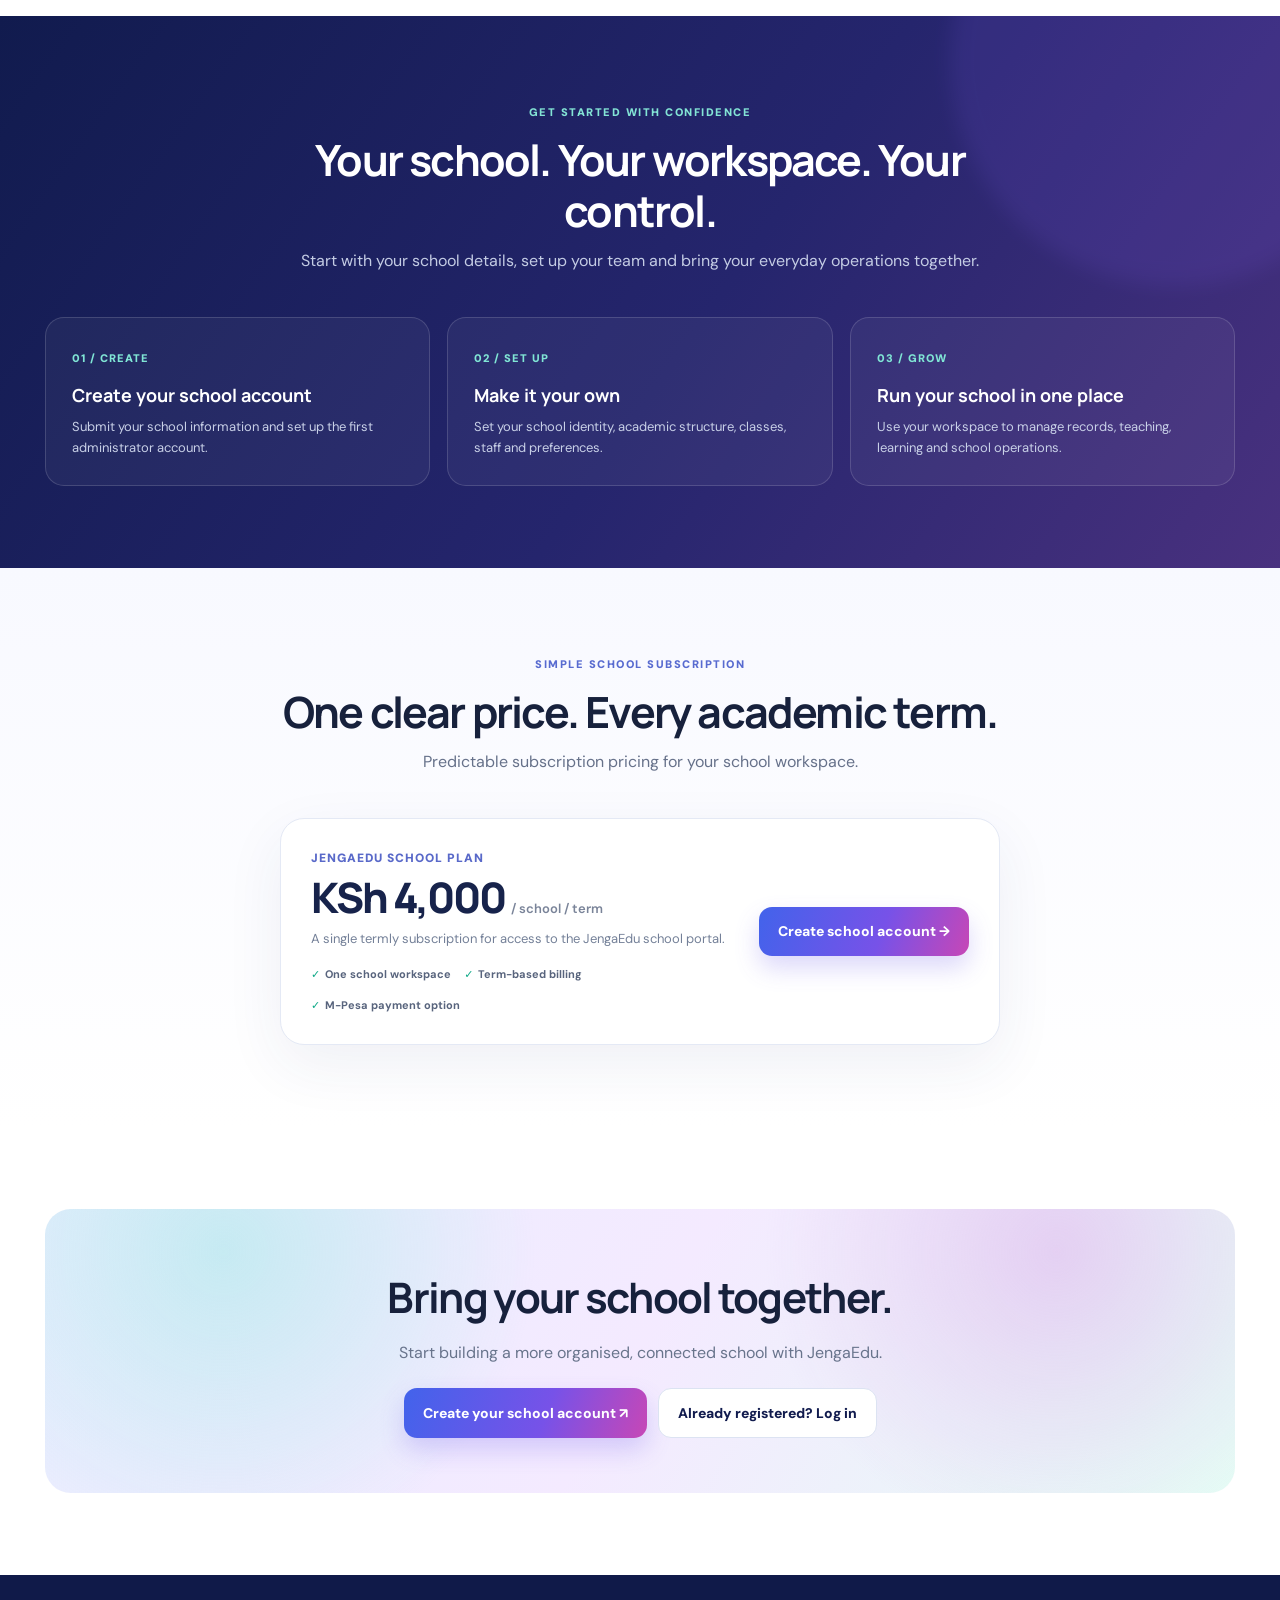
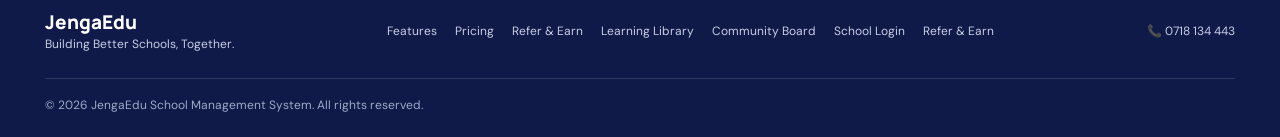
==== commit 4fab2a07: "Add files via upload" ====
--- a/index.html
+++ b/index.html
@@ -69,7 +69,7 @@
 <section class="band" id="how"><div class="container"><div class="section-head"><span class="kicker">GET STARTED WITH CONFIDENCE</span><h2>Your school. Your workspace. Your control.</h2><p>Start with your school details, set up your team and bring your everyday operations together.</p></div>
 <div class="steps"><article class="step"><span class="stepno">01 / CREATE</span><h3>Create your school account</h3><p>Submit your school information and set up the first administrator account.</p></article><article class="step"><span class="stepno">02 / SET UP</span><h3>Make it your own</h3><p>Set your school identity, academic structure, classes, staff and preferences.</p></article><article class="step"><span class="stepno">03 / GROW</span><h3>Run your school in one place</h3><p>Use your workspace to manage records, teaching, learning and school operations.</p></article></div></div></section>
 <section class="pricing" id="pricing"><div class="container"><div class="section-head"><span class="kicker">SIMPLE SCHOOL SUBSCRIPTION</span><h2>One clear price. Every academic term.</h2><p>Predictable subscription pricing for your school workspace.</p></div>
-<div class="price-card"><div><div class="price-label">JENGAEDU SCHOOL PLAN</div><div class="price">KSh 3,000 <small>/ school / term</small></div><p class="price-note">A single termly subscription for access to the JengaEdu school portal.</p><div class="price-points"><span>One school workspace</span><span>Term-based billing</span><span>M-Pesa payment option</span></div></div><a class="btn btn-primary" href="register.html">Create school account →</a></div></div></section>
+<div class="price-card"><div><div class="price-label">JENGAEDU SCHOOL PLAN</div><div class="price">KSh 4,000 <small>/ school / term</small></div><p class="price-note">A single termly subscription for access to the JengaEdu school portal.</p><div class="price-points"><span>One school workspace</span><span>Term-based billing</span><span>M-Pesa payment option</span></div></div><a class="btn btn-primary" href="register.html">Create school account →</a></div></div></section>
 <section><div class="container"><div class="cta"><h2>Bring your school together.</h2><p>Start building a more organised, connected school with JengaEdu.</p><div class="cta-actions"><a class="btn btn-primary" href="register.html">Create your school account ↗</a><a class="btn btn-outline" href="workspace.html">Already registered? Log in</a></div></div></div></section>
 </main>
 <footer><div class="container"><div class="footer-row"><div><div class="footer-brand">JengaEdu</div><div>Building Better Schools, Together.</div></div><div class="footer-links"><a href="#features">Features</a><a href="#pricing">Pricing</a><a href="referrals.html">Refer & Earn</a><a href="public-library/">Learning Library</a><a href="community/">Community Board</a><a href="workspace.html">School Login</a><a href="referrals.html">Refer & Earn</a></div><div>📞 0718 134 443</div></div><div class="copyright">© 2026 JengaEdu School Management System. All rights reserved.</div></div></footer>
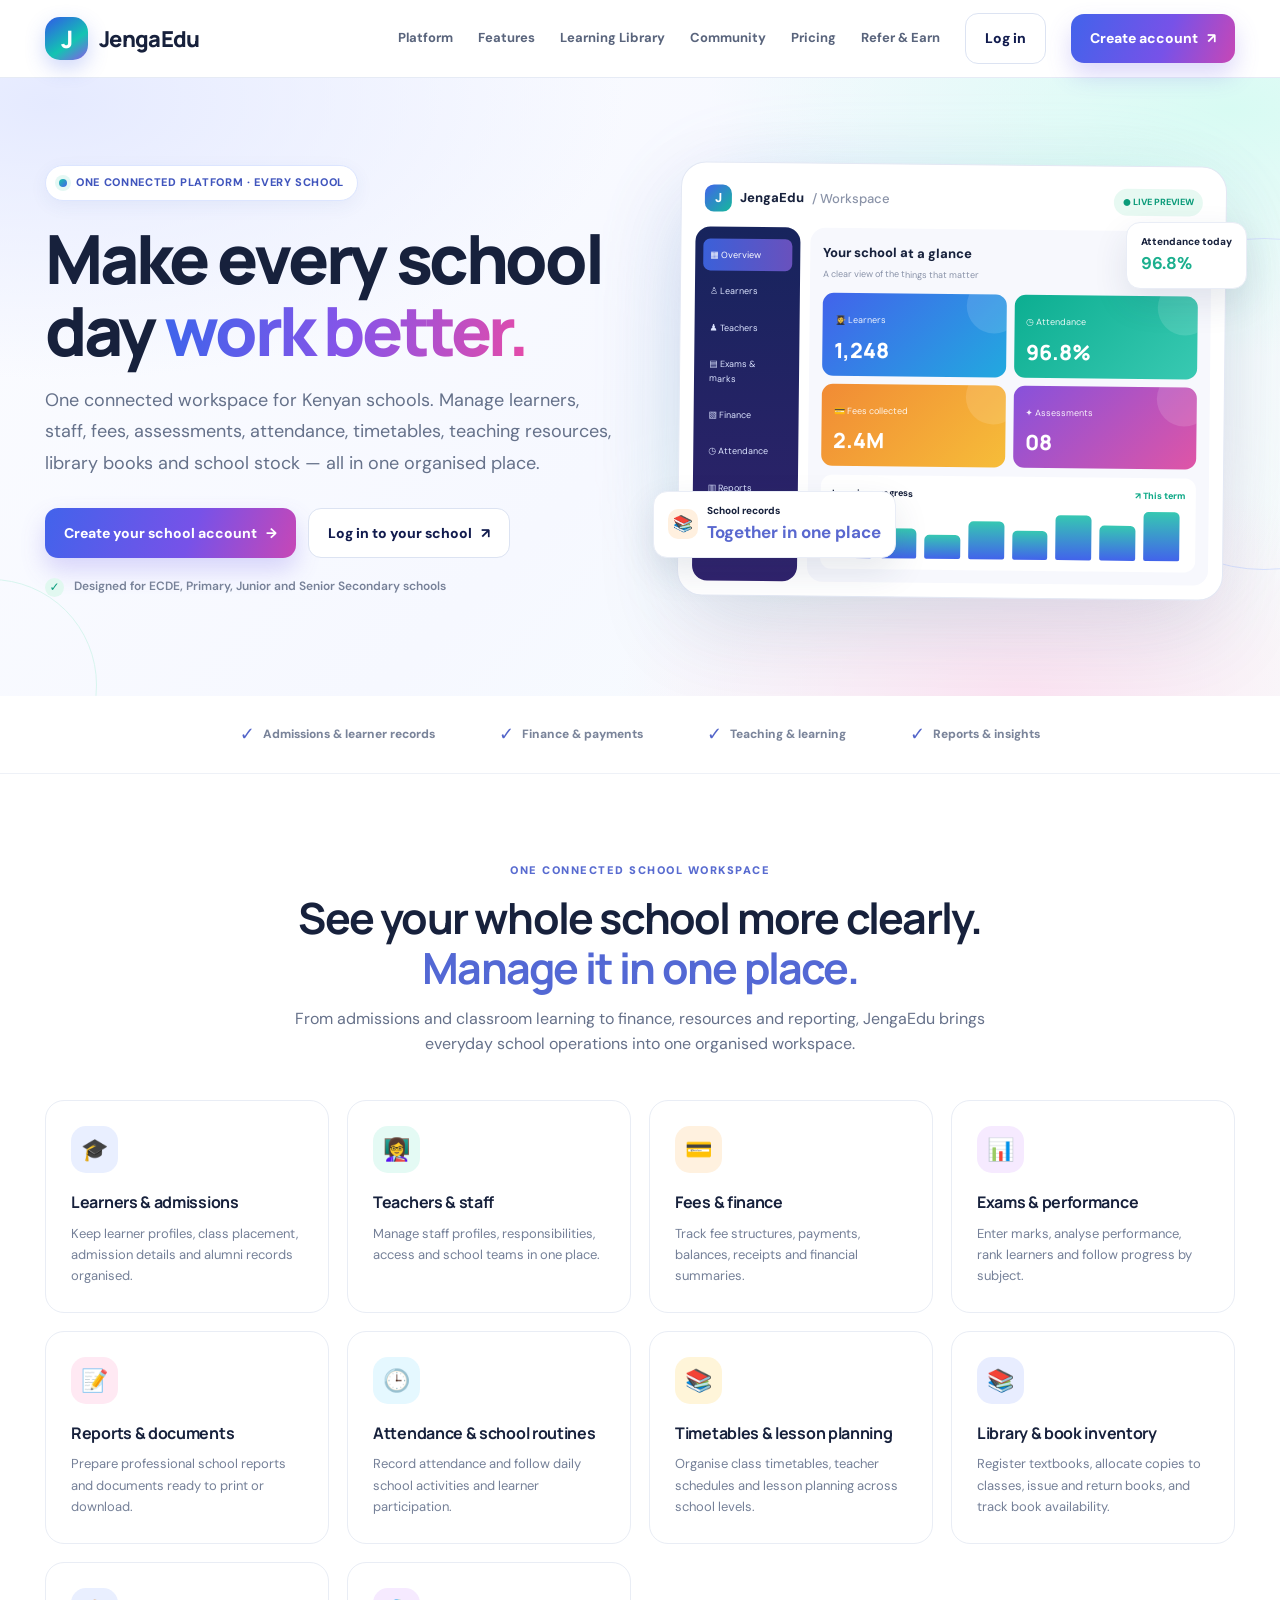
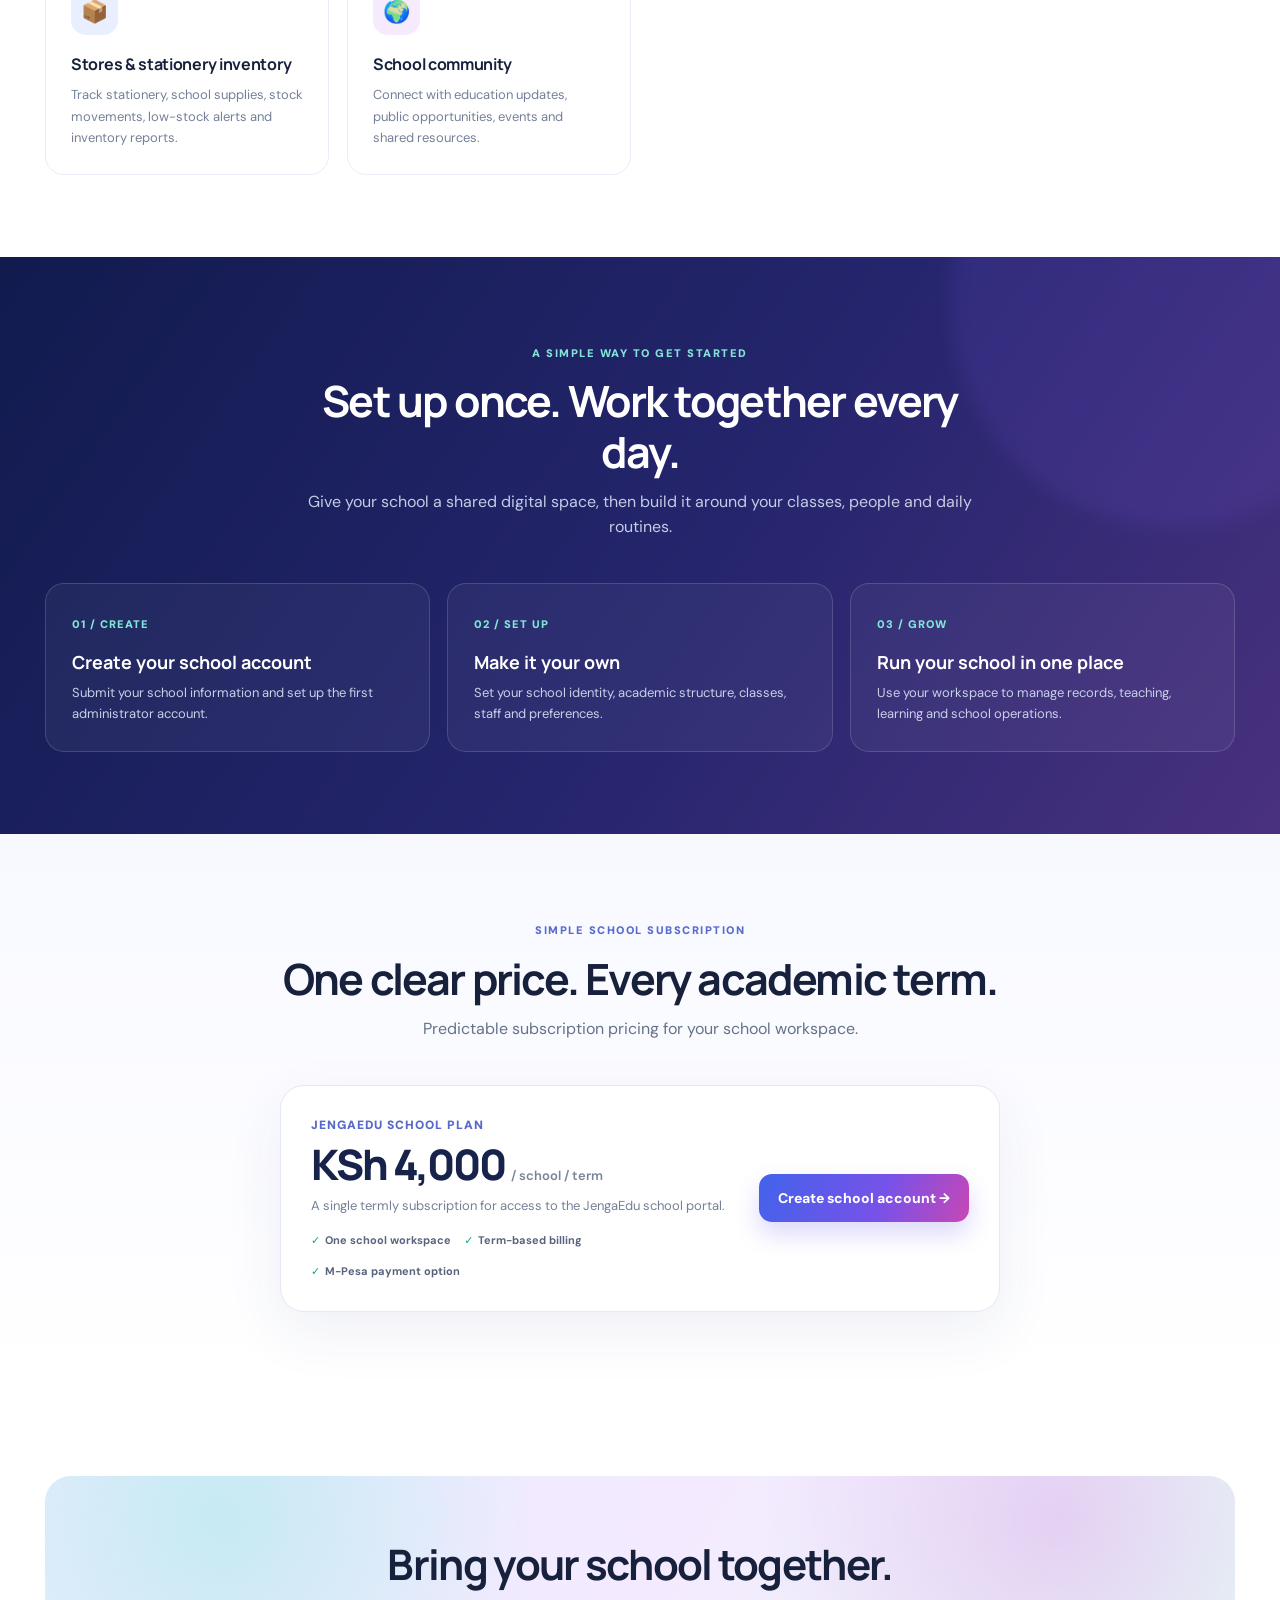
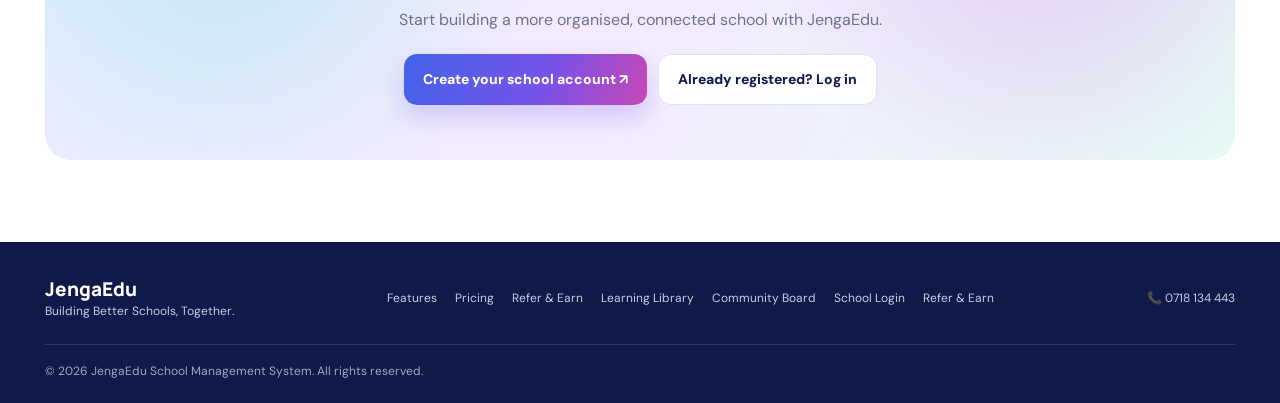
==== commit 15ae10ad: "Add files via upload" ====
--- a/index.html
+++ b/index.html
@@ -25,6 +25,15 @@
 @media(max-width:1000px){.navlinks{gap:14px}.navlinks>a:not(.btn){display:none}.features{grid-template-columns:repeat(2,1fr)}.hero-grid{gap:30px}}
 @media(max-width:720px){header{height:68px}.container{width:min(100% - 32px,560px)}.menu{display:block}.navlinks{display:none;position:absolute;top:68px;left:0;right:0;background:#fff;padding:17px 22px 22px;border-bottom:1px solid var(--line);box-shadow:0 18px 25px #1a2c5012;flex-direction:column;align-items:stretch;gap:12px}.navlinks.open{display:flex}.navlinks>a:not(.btn){display:block;padding:8px 4px}.navlinks .btn{text-align:center}.hero{padding:53px 0 60px}.hero-grid{grid-template-columns:1fr;gap:28px}.hero-copy{font-size:16px}h1{font-size:clamp(42px,12vw,58px);letter-spacing:-2.5px}.preview-wrap{margin:4px 8px}.float-one{right:-7px}.float-two{left:-8px}.proof-row{gap:17px}.proof-row span{font-size:10px}section{padding:65px 0}.steps{grid-template-columns:1fr}.price-card{grid-template-columns:1fr;text-align:center;padding:25px}.price-points{justify-content:center}.price-card .btn{width:100%}}
 @media(max-width:440px){.features{grid-template-columns:1fr}.dashboard{padding:9px;border-radius:19px}.dash-body{grid-template-columns:78px 1fr;gap:7px}.dash-side{padding:8px 5px}.dash-side div{padding:8px 4px;font-size:8px}.dash-main{padding:9px}.stat{padding:9px;min-height:68px}.stat strong{font-size:18px}.float-card{padding:8px 10px}.float-one{right:-12px}.float-two{left:-12px}.brand{font-size:20px}}
+
+
+/* Overview refinements: clear modules, accessible controls and small-screen layout */
+.feature{min-height:190px;display:flex;flex-direction:column;align-items:flex-start}
+.feature p{max-width:34ch}
+.navlinks a:focus-visible,.btn:focus-visible{outline:3px solid #8fa5ff;outline-offset:3px}
+@media(min-width:1001px){.features{grid-template-columns:repeat(4,minmax(0,1fr));gap:18px}.feature{padding:25px}}
+@media(max-width:720px){.feature{min-height:0}.section-head{margin-bottom:30px}.hero-actions .btn{flex:1 1 100%}.proof{padding:18px 0}.proof-row{justify-content:flex-start;display:grid;grid-template-columns:1fr 1fr;gap:12px 16px}}
+@media(max-width:440px){.feature{padding:20px}.hero{padding-top:42px}.hero-copy{line-height:1.65}.proof-row span{font-size:10px}}
 </style>
 </head>
 <body>
@@ -40,9 +49,9 @@
 <div>
 <span class="pill"><i></i> ONE CONNECTED PLATFORM · EVERY SCHOOL</span>
 <h1>Make every school day <span class="gradient">work better.</span></h1>
-<p class="hero-copy">A smarter, more colourful way to run your school. Bring learners, teachers, finance, exams, attendance and reports together in one organised digital workspace.</p>
+<p class="hero-copy">One connected workspace for Kenyan schools. Manage learners, staff, fees, assessments, attendance, timetables, teaching resources, library books and school stock — all in one organised place.</p>
 <div class="hero-actions"><a class="btn btn-primary" href="register.html">Create your school account <span>→</span></a><a class="btn btn-outline" href="workspace.html">Log in to your school <span>↗</span></a></div>
-<div class="trustline"><span class="check">✓</span> Built for ECDE, Primary, Junior and Senior Secondary schools</div>
+<div class="trustline"><span class="check">✓</span> Designed for ECDE, Primary, Junior and Senior Secondary schools</div>
 </div>
 <div class="preview-wrap"><div class="glow"></div>
 <div class="float-card float-one">Attendance today <b>96.8%</b></div>
@@ -54,19 +63,21 @@
 <div class="chart"><div class="charttop"><span>Learning progress</span><span style="color:#0ca886">↗ This term</span></div><div class="bars"><span style="height:38%"></span><span style="height:60%"></span><span style="height:48%"></span><span style="height:78%"></span><span style="height:58%"></span><span style="height:92%"></span><span style="height:72%"></span><span style="height:100%"></span></div></div>
 </div></div></div></div>
 </div></section>
-<div class="proof"><div class="container proof-row"><span><b>✓</b> Learner records</span><span><b>✓</b> School finance</span><span><b>✓</b> Teaching & learning</span><span><b>✓</b> Reports & insights</span></div></div>
-<section id="features"><div class="container"><div class="section-head"><span class="kicker">A COMPLETE SCHOOL WORKSPACE</span><h2>All the moving parts of your school, <span style="color:#5368d4">working together.</span></h2><p>Spend less time chasing paperwork and more time supporting teaching, learning and school growth.</p></div>
+<div class="proof"><div class="container proof-row"><span><b>✓</b> Admissions & learner records</span><span><b>✓</b> Finance & payments</span><span><b>✓</b> Teaching & learning</span><span><b>✓</b> Reports & insights</span></div></div>
+<section id="features"><div class="container"><div class="section-head"><span class="kicker">ONE CONNECTED SCHOOL WORKSPACE</span><h2>See your whole school more clearly. <span style="color:#5368d4">Manage it in one place.</span></h2><p>From admissions and classroom learning to finance, resources and reporting, JengaEdu brings everyday school operations into one organised workspace.</p></div>
 <div class="features">
 <article class="feature"><div class="ico ic1">🎓</div><h3>Learners & admissions</h3><p>Keep learner profiles, class placement, admission details and alumni records organised.</p></article>
 <article class="feature"><div class="ico ic2">👩‍🏫</div><h3>Teachers & staff</h3><p>Manage staff profiles, responsibilities, access and school teams in one place.</p></article>
 <article class="feature"><div class="ico ic3">💳</div><h3>Fees & finance</h3><p>Track fee structures, payments, balances, receipts and financial summaries.</p></article>
 <article class="feature"><div class="ico ic4">📊</div><h3>Exams & performance</h3><p>Enter marks, analyse performance, rank learners and follow progress by subject.</p></article>
 <article class="feature"><div class="ico ic5">📝</div><h3>Reports & documents</h3><p>Prepare professional school reports and documents ready to print or download.</p></article>
-<article class="feature"><div class="ico ic6">🕒</div><h3>Attendance & timetables</h3><p>Coordinate attendance, lessons, teacher timetables and school routines.</p></article>
-<article class="feature"><div class="ico ic7">📚</div><h3>Teaching resources</h3><p>Access teacher tools, question-paper support, library and inventory features.</p></article>
-<article class="feature"><div class="ico ic8">🌍</div><h3>School community</h3><p>Connect with education updates, public opportunities, events and shared resources.</p></article>
+<article class="feature"><div class="ico ic6">🕒</div><h3>Attendance & school routines</h3><p>Record attendance and follow daily school activities and learner participation.</p></article>
+<article class="feature"><div class="ico ic7">📚</div><h3>Timetables & lesson planning</h3><p>Organise class timetables, teacher schedules and lesson planning across school levels.</p></article>
+<article class="feature"><div class="ico ic8">📚</div><h3>Library & book inventory</h3><p>Register textbooks, allocate copies to classes, issue and return books, and track book availability.</p></article>
+<article class="feature"><div class="ico ic1">📦</div><h3>Stores & stationery inventory</h3><p>Track stationery, school supplies, stock movements, low-stock alerts and inventory reports.</p></article>
+<article class="feature"><div class="ico ic4">🌍</div><h3>School community</h3><p>Connect with education updates, public opportunities, events and shared resources.</p></article>
 </div></div></section>
-<section class="band" id="how"><div class="container"><div class="section-head"><span class="kicker">GET STARTED WITH CONFIDENCE</span><h2>Your school. Your workspace. Your control.</h2><p>Start with your school details, set up your team and bring your everyday operations together.</p></div>
+<section class="band" id="how"><div class="container"><div class="section-head"><span class="kicker">A SIMPLE WAY TO GET STARTED</span><h2>Set up once. Work together every day.</h2><p>Give your school a shared digital space, then build it around your classes, people and daily routines.</p></div>
 <div class="steps"><article class="step"><span class="stepno">01 / CREATE</span><h3>Create your school account</h3><p>Submit your school information and set up the first administrator account.</p></article><article class="step"><span class="stepno">02 / SET UP</span><h3>Make it your own</h3><p>Set your school identity, academic structure, classes, staff and preferences.</p></article><article class="step"><span class="stepno">03 / GROW</span><h3>Run your school in one place</h3><p>Use your workspace to manage records, teaching, learning and school operations.</p></article></div></div></section>
 <section class="pricing" id="pricing"><div class="container"><div class="section-head"><span class="kicker">SIMPLE SCHOOL SUBSCRIPTION</span><h2>One clear price. Every academic term.</h2><p>Predictable subscription pricing for your school workspace.</p></div>
 <div class="price-card"><div><div class="price-label">JENGAEDU SCHOOL PLAN</div><div class="price">KSh 4,000 <small>/ school / term</small></div><p class="price-note">A single termly subscription for access to the JengaEdu school portal.</p><div class="price-points"><span>One school workspace</span><span>Term-based billing</span><span>M-Pesa payment option</span></div></div><a class="btn btn-primary" href="register.html">Create school account →</a></div></div></section>
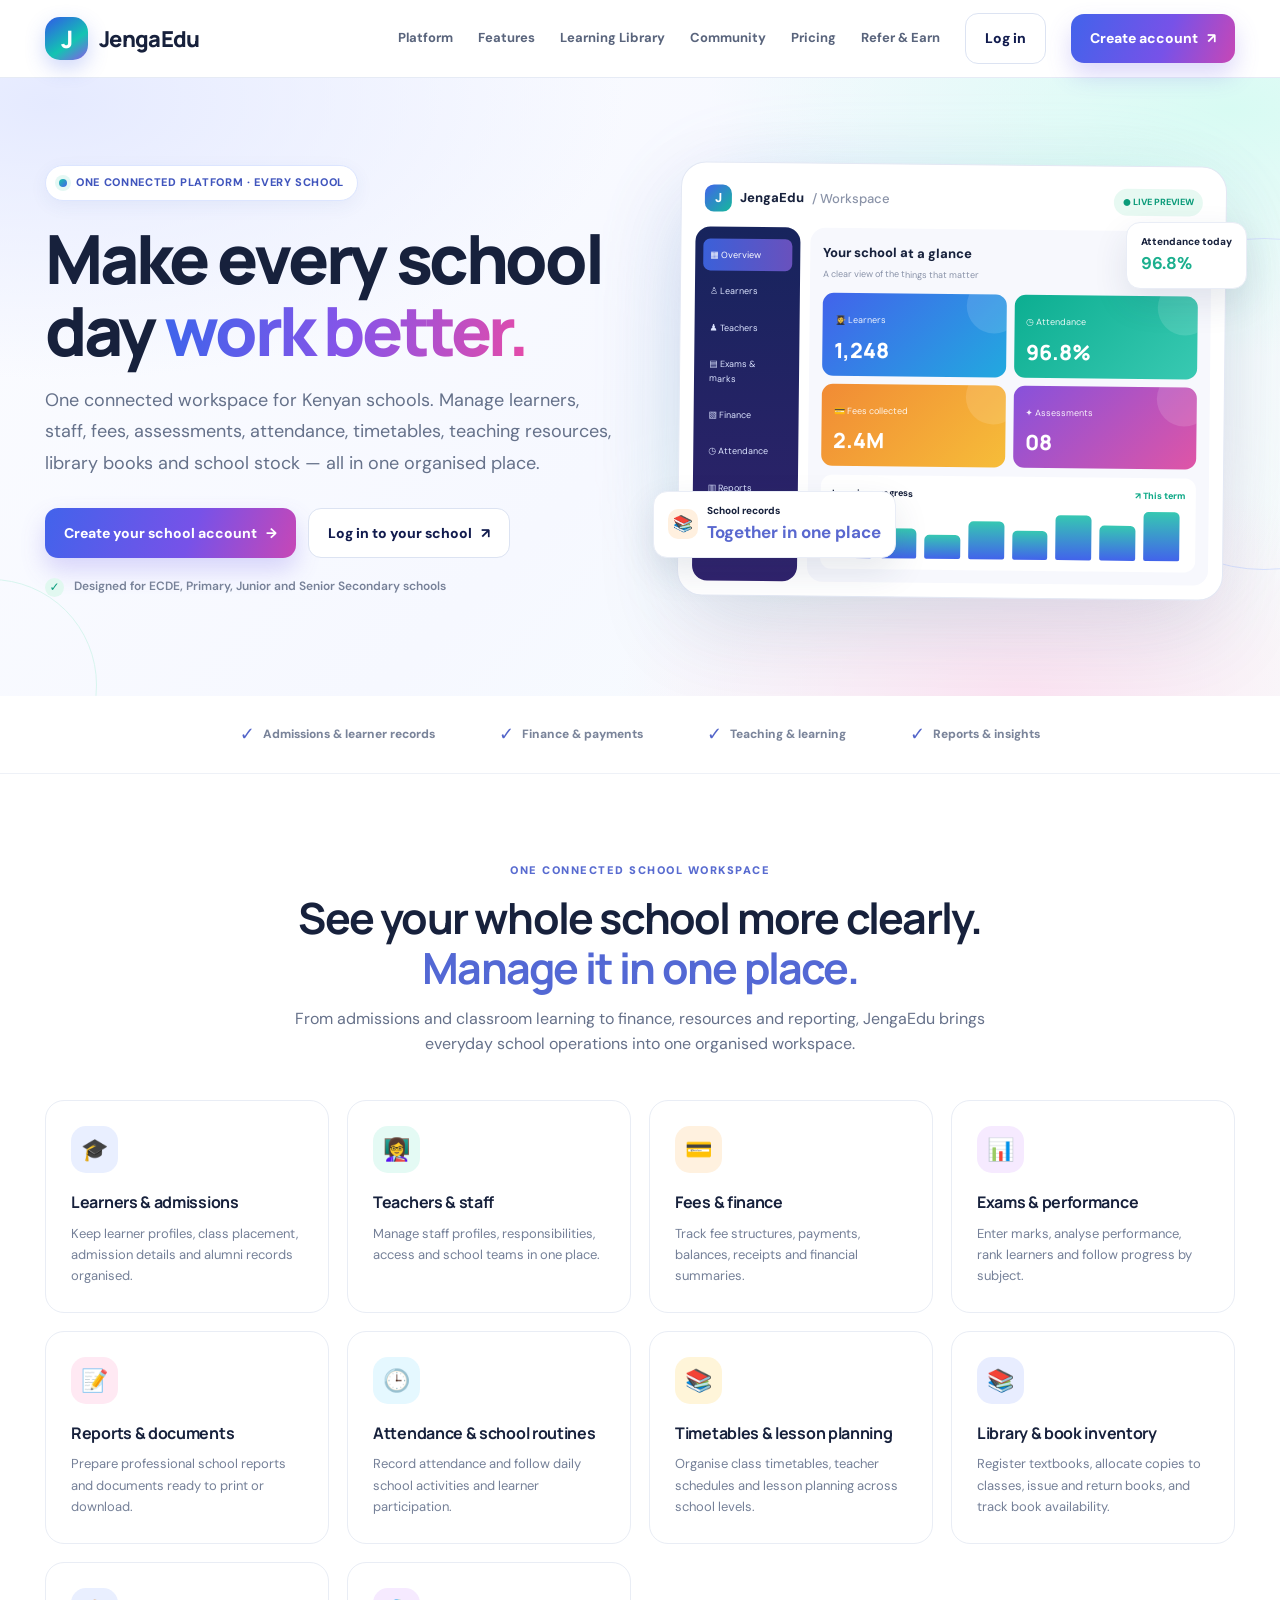
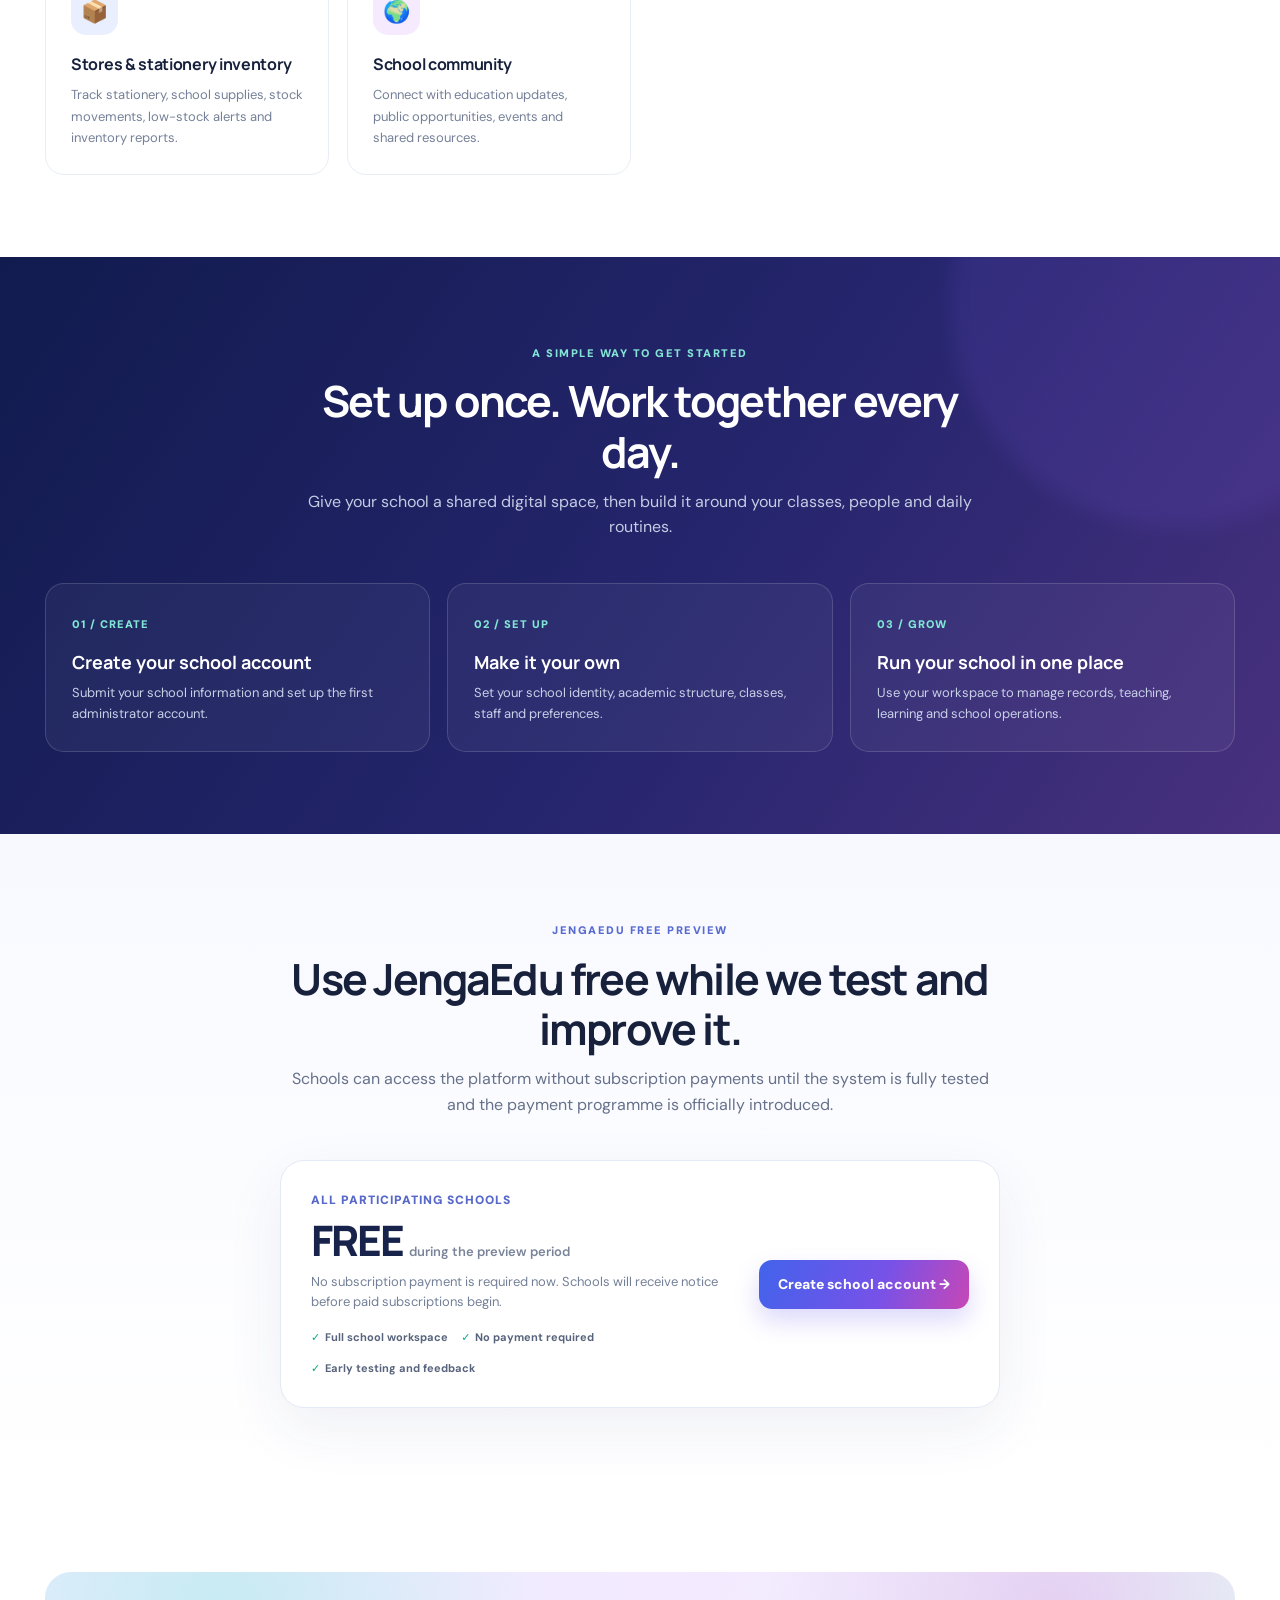
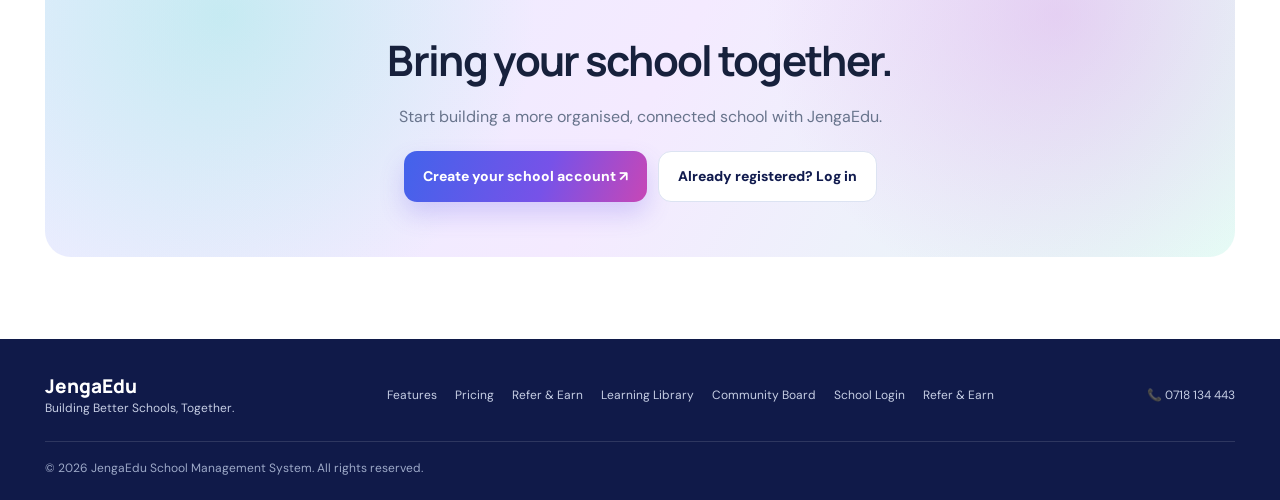
==== commit 39d66ede: "Add files via upload" ====
--- a/index.html
+++ b/index.html
@@ -79,8 +79,8 @@
 </div></div></section>
 <section class="band" id="how"><div class="container"><div class="section-head"><span class="kicker">A SIMPLE WAY TO GET STARTED</span><h2>Set up once. Work together every day.</h2><p>Give your school a shared digital space, then build it around your classes, people and daily routines.</p></div>
 <div class="steps"><article class="step"><span class="stepno">01 / CREATE</span><h3>Create your school account</h3><p>Submit your school information and set up the first administrator account.</p></article><article class="step"><span class="stepno">02 / SET UP</span><h3>Make it your own</h3><p>Set your school identity, academic structure, classes, staff and preferences.</p></article><article class="step"><span class="stepno">03 / GROW</span><h3>Run your school in one place</h3><p>Use your workspace to manage records, teaching, learning and school operations.</p></article></div></div></section>
-<section class="pricing" id="pricing"><div class="container"><div class="section-head"><span class="kicker">SIMPLE SCHOOL SUBSCRIPTION</span><h2>One clear price. Every academic term.</h2><p>Predictable subscription pricing for your school workspace.</p></div>
-<div class="price-card"><div><div class="price-label">JENGAEDU SCHOOL PLAN</div><div class="price">KSh 4,000 <small>/ school / term</small></div><p class="price-note">A single termly subscription for access to the JengaEdu school portal.</p><div class="price-points"><span>One school workspace</span><span>Term-based billing</span><span>M-Pesa payment option</span></div></div><a class="btn btn-primary" href="register.html">Create school account →</a></div></div></section>
+<section class="pricing" id="pricing"><div class="container"><div class="section-head"><span class="kicker">JENGAEDU FREE PREVIEW</span><h2>Use JengaEdu free while we test and improve it.</h2><p>Schools can access the platform without subscription payments until the system is fully tested and the payment programme is officially introduced.</p></div>
+ <div class="price-card"><div><div class="price-label">ALL PARTICIPATING SCHOOLS</div><div class="price">FREE <small>during the preview period</small></div><p class="price-note">No subscription payment is required now. Schools will receive notice before paid subscriptions begin.</p><div class="price-points"><span>Full school workspace</span><span>No payment required</span><span>Early testing and feedback</span></div></div><a class="btn btn-primary" href="register.html">Create school account →</a></div></div></section>
 <section><div class="container"><div class="cta"><h2>Bring your school together.</h2><p>Start building a more organised, connected school with JengaEdu.</p><div class="cta-actions"><a class="btn btn-primary" href="register.html">Create your school account ↗</a><a class="btn btn-outline" href="workspace.html">Already registered? Log in</a></div></div></div></section>
 </main>
 <footer><div class="container"><div class="footer-row"><div><div class="footer-brand">JengaEdu</div><div>Building Better Schools, Together.</div></div><div class="footer-links"><a href="#features">Features</a><a href="#pricing">Pricing</a><a href="referrals.html">Refer & Earn</a><a href="public-library/">Learning Library</a><a href="community/">Community Board</a><a href="workspace.html">School Login</a><a href="referrals.html">Refer & Earn</a></div><div>📞 0718 134 443</div></div><div class="copyright">© 2026 JengaEdu School Management System. All rights reserved.</div></div></footer>
